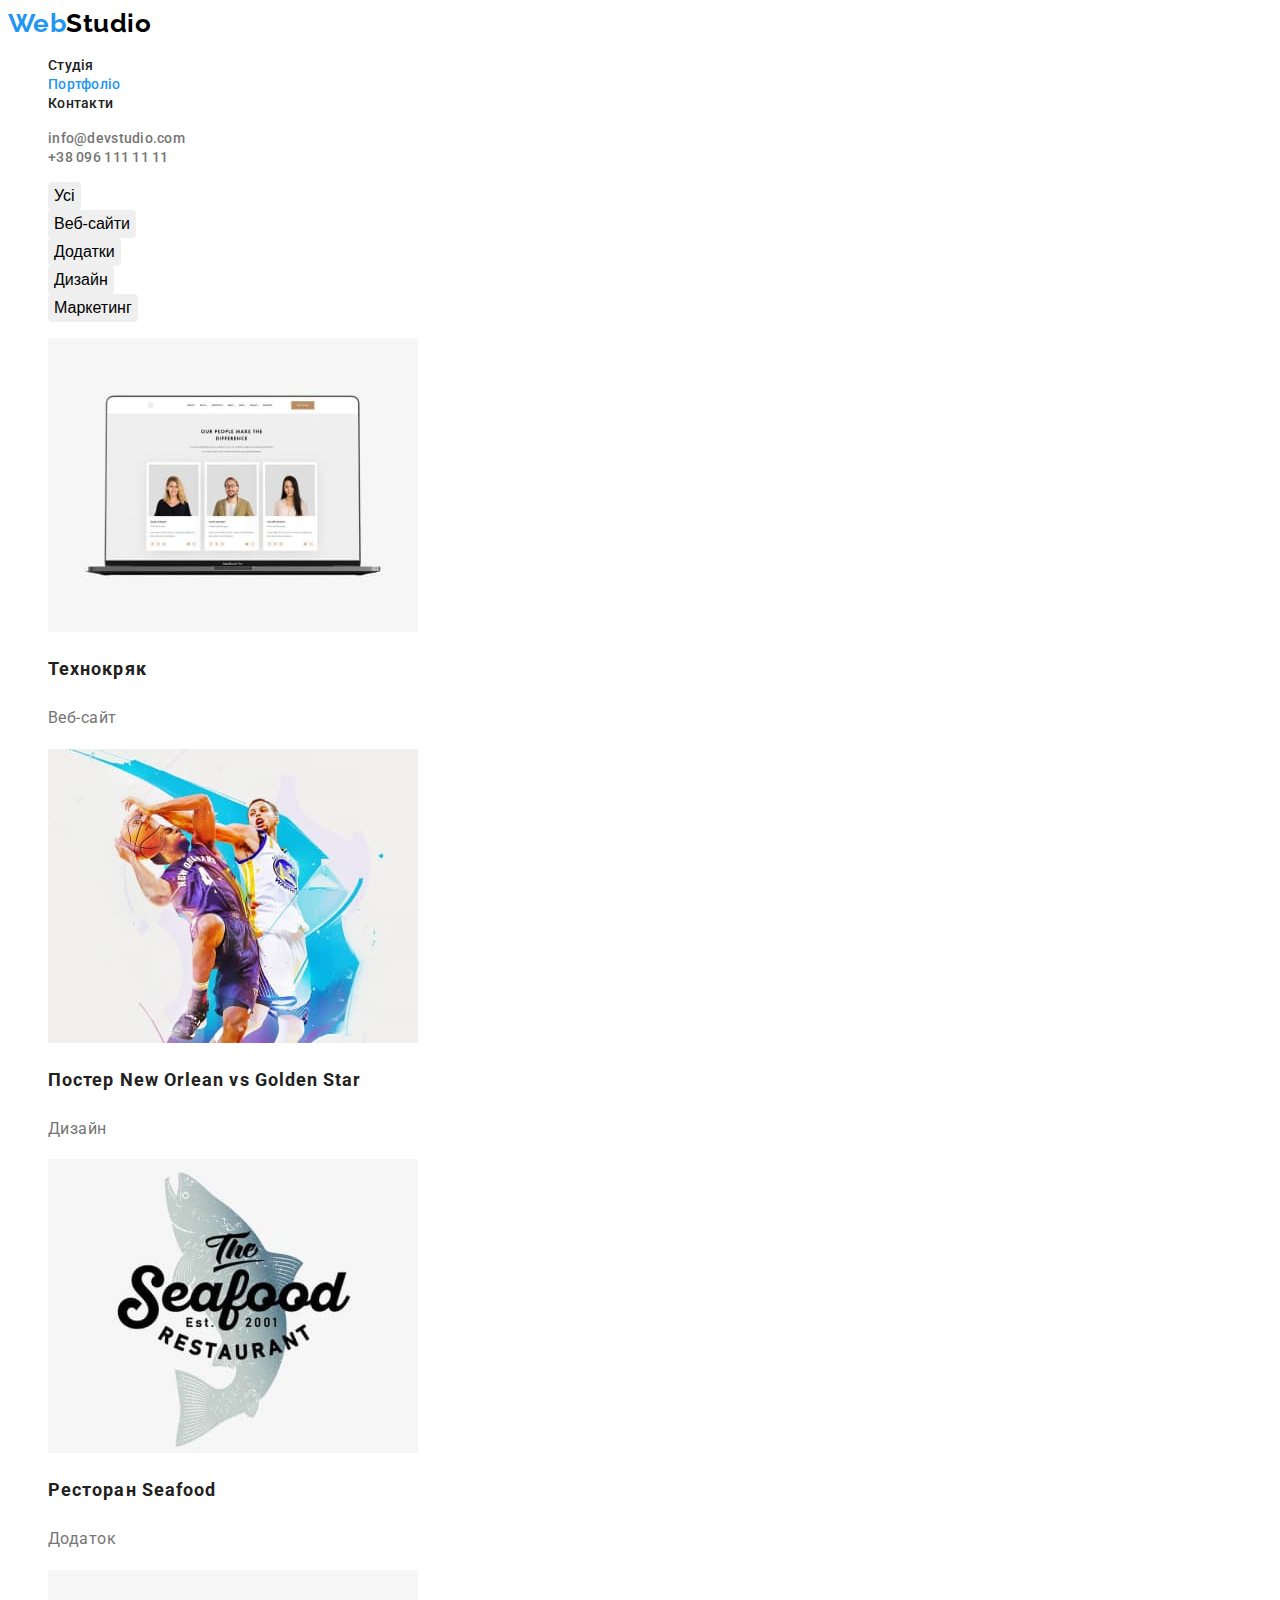
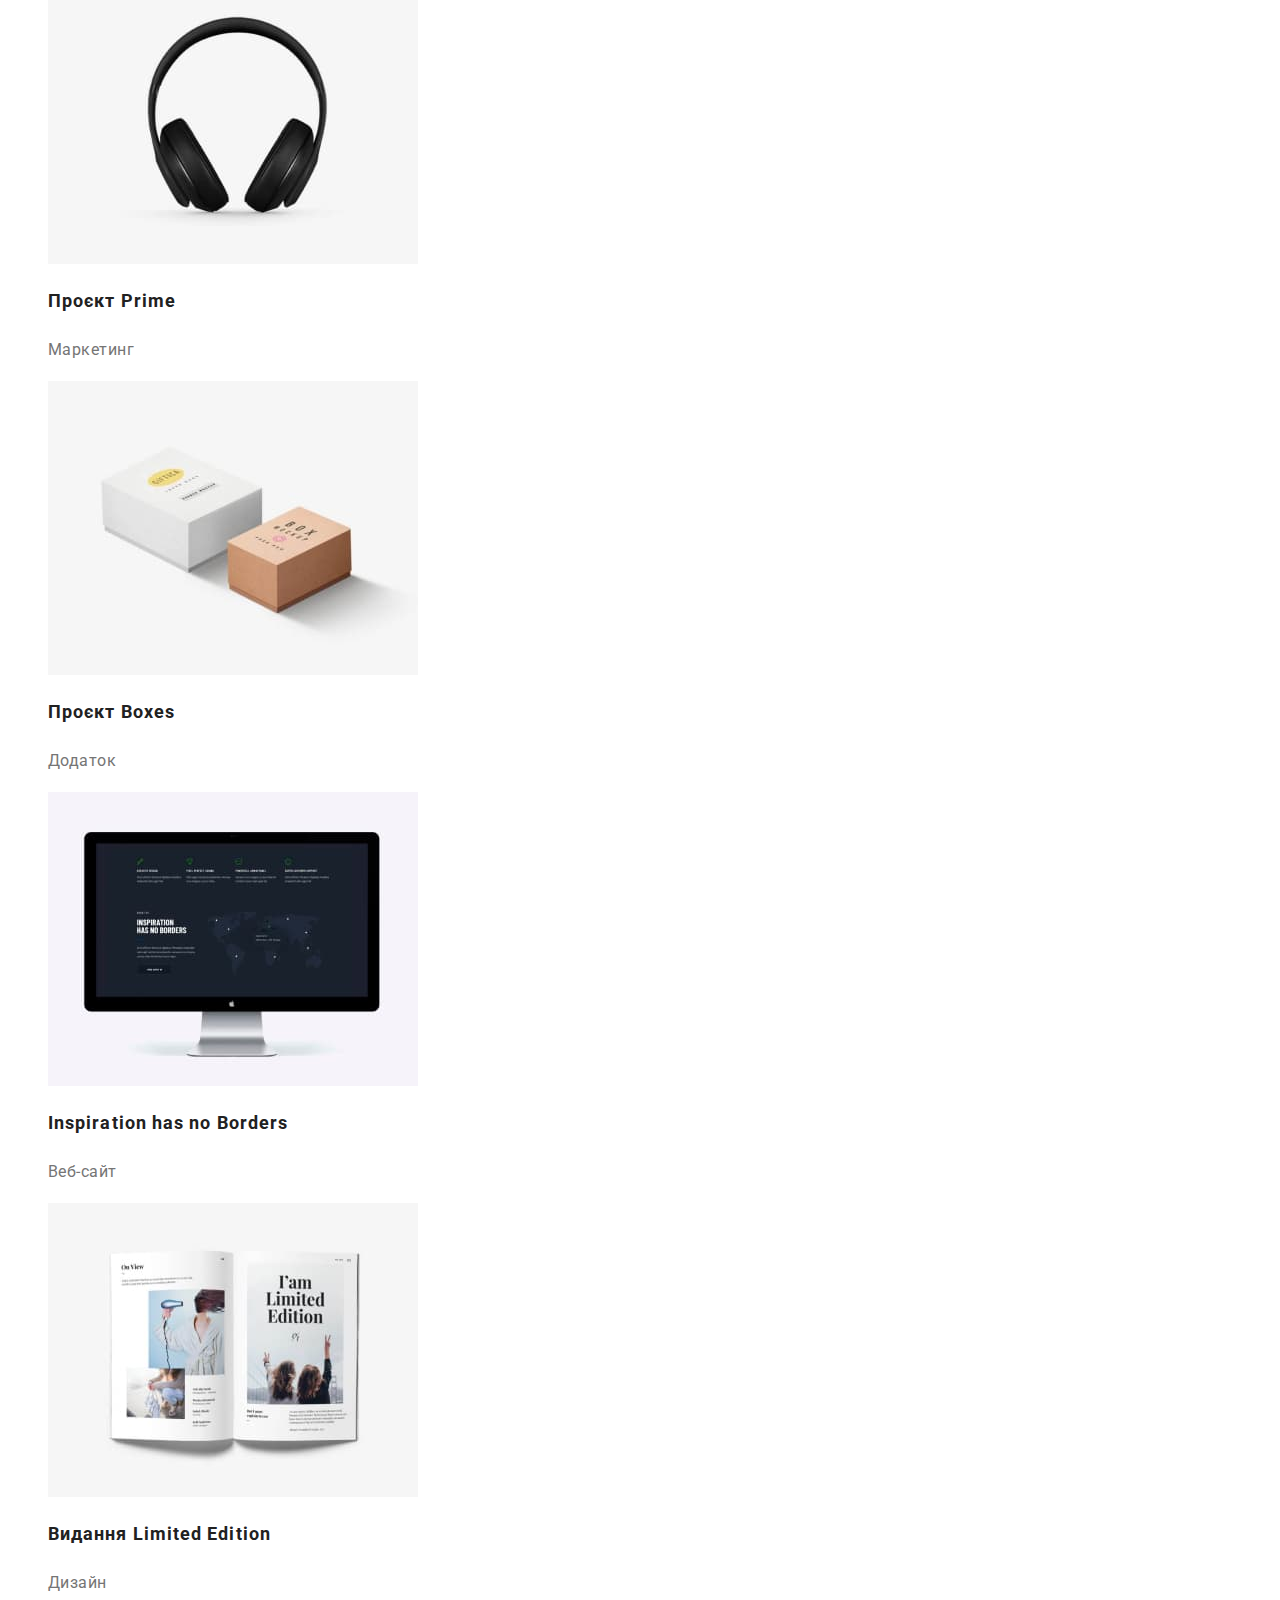
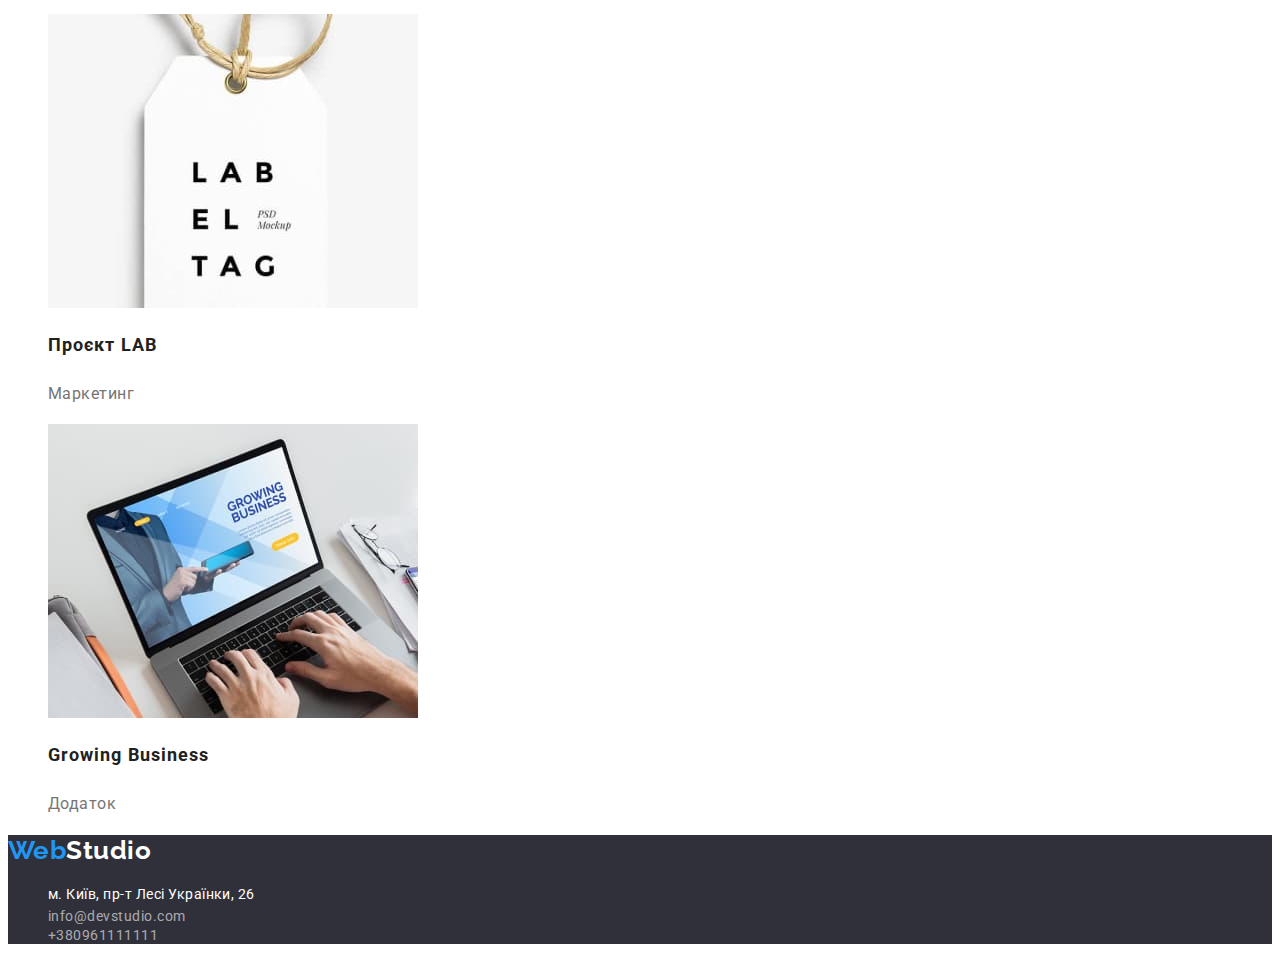
==== portfolio.html @ 94ebaf44 "Update portfolio.html" ====
<!DOCTYPE html>
<html lang="en">
  <head>
    <meta charset="UTF-8" />
    <meta http-equiv="X-UA-Compatible" content="IE=edge" />
    <meta name="viewport" content="width=device-width, initial-scale=1.0" />
    <title>Document</title>
    <link rel="preconnect" href="https://fonts.googleapis.com" />
    <link rel="preconnect" href="https://fonts.gstatic.com" crossorigin />
    <link
      href="https://fonts.googleapis.com/css2?family=Raleway:wght@700&family=Roboto:wght@400;500;700;900&display=swap"
      rel="stylesheet"
    />
    <link rel="stylesheet" href="./css/styles.css" />
  </head>
  <body class="body">
    <!---ШАПКА ПРОФІЛЯ-->
    <header>
      <nav>
        <a class="logo underline" href="/index.html"
          >Web<span class="black-logo">Studio</span>
        </a>

        <ul class="site-nav style">
          <li>
            <a href="./index.html" class="site-nav-link underline">Студія</a>
          </li>
          <li>
            <a href="" class="site-nav-link current underline">Портфоліо</a>
          </li>
          <li><a href="" class="site-nav-link underline">Контакти</a></li>
        </ul>
      </nav>
      <!---ЗАКІНЧЕННЯ ШАПКИ ПРОФІЛЯ-->
      <!---АДРЕСА-->
      <ul class="contacts style">
        <li class="contacts-item">
          <a class="contacts-links underline" href="malto:info@devstudio.com"
            >info@devstudio.com
          </a>
        </li>
        <li>
          <a class="contacts-links underline" href="tel:+380961111111"
            >+38 096 111 11 11</a
          >
        </li>
      </ul>
    </header>
    <!---ЗАКІНЧЕННЯ АДРЕСИ-->
    <!--Секція з кнопками -->
    <main>
      <h1 class="visually-hidden">Послуги</h1>
      <section>
        <ul class="button-list style">
          <li class="button-title">
            <button class="button-text" type="button">Усі</button>
          </li>
          <li class="button-title">
            <button class="button-text" type="button">Веб-сайти</button>
          </li>
          <li class="button-title">
            <button class="button-text" type="button">Додатки</button>
          </li>
          <li class="button-title">
            <button class="button-text" type="button">Дизайн</button>
          </li>
          <li class="button-title">
            <button class="button-text" type="button">Маркетинг</button>
          </li>
        </ul>

        <!--ЗАКІНЧЕННЯ Секції з кнопками -->

        <!--СЕКЦІЯ ПОРТФОЛІО-->
        <ul class="portfolio style">
          <li class="portfolio-card">
            <a class="portfolio-link underline" href="">
              <img
                class="portfolio-img"
                src="./images/portfolio/img1.jpg"
                alt="Зображений веб-сайт"
                width="370"
              />
              <h2 class="portfolio-title">Технокряк</h2>
              <p class="portfolio-text">Веб-сайт</p>
            </a>
          </li>
          <li class="portfolio-card">
            <a class="portfolio-link underline" href="">
              <img
                class="portfolio-img"
                src="./images/portfolio/img2.jpg"
                alt="Постер New Orlean vs Golden Star"
                width="370"
              />
              <h2 class="portfolio-title">Постер New Orlean vs Golden Star</h2>
              <p class="portfolio-text">Дизайн</p>
            </a>
          </li>
          <li class="portfolio-card">
            <a class="portfolio-link underline" href="">
              <img
                class="portfolio-img"
                src="./images/portfolio/img3.jpg"
                alt=""
                width="370"
              />
              <h2 class="portfolio-title">Ресторан Seafood</h2>
              <p class="portfolio-text">Додаток</p>
            </a>
          </li>
          <li class="portfolio-card">
            <a class="portfolio-link underline" href="">
              <img
                class="portfolio-img"
                src="./images/portfolio/img4.jpg"
                alt=""
                width="370"
              />
              <h2 class="portfolio-title">Проєкт Prime</h2>
              <p class="portfolio-text">Маркетинг</p>
            </a>
          </li>
          <li class="portfolio-card">
            <a class="portfolio-link underline" href="">
              <img
                class="portfolio-img"
                src="./images/portfolio/img5.jpg"
                alt=""
                width="370"
              />
              <h2 class="portfolio-title">Проєкт Boxes</h2>
              <p class="portfolio-text">Додаток</p>
            </a>
          </li>
          <li class="portfolio-card">
            <a class="portfolio-link underline" href="">
              <img
                class="portfolio-img"
                src="./images/portfolio/img6.jpg"
                alt=""
                width="370"
              />
              <h2 class="portfolio-title">Inspiration has no Borders</h2>
              <p class="portfolio-text">Веб-сайт</p>
            </a>
          </li>
          <li class="portfolio-card">
            <a class="portfolio-link underline" href="">
              <img
                class="portfolio-img"
                src="./images/portfolio/img7.jpg"
                alt=""
                width="370"
              />
              <h2 class="portfolio-title">Видання Limited Edition</h2>
              <p class="portfolio-text">Дизайн</p>
            </a>
          </li>
          <li class="portfolio-card">
            <a class="portfolio-link underline" href="">
              <img
                class="portfolio-img"
                src="./images/portfolio/img8.jpg"
                alt=""
                width="370"
              />
              <h2 class="portfolio-title">Проєкт LAB</h2>
              <p class="portfolio-text">Маркетинг</p>
            </a>
          </li>
          <li class="portfolio-card">
            <a class="portfolio-link underline" href="">
              <img
                class="portfolio-img"
                src="./images/portfolio/img9.jpg"
                alt=""
                width="370"
              />
              <h2 class="portfolio-title">Growing Business</h2>
              <p class="portfolio-text">Додаток</p>
            </a>
          </li>
        </ul>
      </section>
    </main>
    <!--ЗАКІНЧЕННЯ СЕКЦІЇ ПОРТФОЛІО-->

    <!--footer-->
    <footer class="footer">
      <a class="logo underline" href="/index.html"
        >Web<span class="footer-logo">Studio</span>
      </a>
      <address class="address">
        <ul class="address-list style">
          <li class="address-item">
            <a
              href="https://goo.gl/maps/HCuwmD3rSAXzaj4Q9"
              class="address-link underline"
              target="_blank"
              rel="noreferrer noopener"
              >м. Київ, пр-т Лесі Українки, 26</a
            >
          </li>
          <li>
            <a href="malto:info@devstudio.com" class="address-social underline"
              >info@devstudio.com</a
            >
          </li>
          <li>
            <a href="tel:+380961111111" class="address-social underline"
              >+380961111111</a
            >
          </li>
        </ul>
      </address>
    </footer>
    <!--КІНЕЦЬ footer-->
  </body>
</html>
---- css/styles.css ----
:root {
  --accent-text-color: #2196f3;
  --primary-text-color: #000000;
  --primary-white-color: #ffffff;
  --title-text-color: #212121;
  --primary-gray-color: #757575;
  --background-color: #2f303a;
  --main-font: "Roboto", sans-serif;
}

.body {
  font-family: var(--main-font);
  color: var(--title-text-color);
  letter-spacing: 0.03em;
}

.underline {
  text-decoration: none;
}
.style {
  list-style: none;
}

.visually-hidden {
  position: absolute;
  width: 1px;
  height: 1px;
  margin: -1px;
  border: 0;
  padding: 0;

  white-space: nowrap;
  clip-path: inset(100%);
  clip: rect(0 0 0 0);
  overflow: hidden;
}

/*---------ШАПКА ПРОФІЛЯ--------*/
.logo {
  font-family: "Raleway";
  font-weight: 700;
  font-size: 26px;
  line-height: 1.2;
  color: var(--accent-text-color);
}

.black-logo {
  color: var(--primary-text-color);
}

.contacts-item {
}

.site-nav-link {
  font-weight: 500;
  font-size: 14px;
  line-height: 1.14;
  letter-spacing: 0.02em;
  color: var(--title-text-color);
}

.site-nav-link:hover,
.site-nav-link:focus {
  color: var(--accent-text-color);
}

.current {
  color: var(--accent-text-color);
}
.color:visited {
  color: var(--accent-text-color);
}

.contacts-links {
  font-weight: 500;
  font-size: 14px;
  line-height: 1.14;
  letter-spacing: 0.02em;
  cursor: pointer;
  color: var(--primary-gray-color);
}

.contacts-links:hover,
.contacts-links:focus {
  color: var(--accent-text-color);
}

/*------КНОПКА Замовити послугу------*/

.hero {
  background: var(--background-color);
}

.hero-title {
  font-weight: 900;
  font-size: 44px;
  line-height: 1.36;
  text-align: center;
  letter-spacing: 0.06em;
  text-transform: uppercase;
  color: var(--primary-white-color);
}

.hero-button {
  font-weight: 700;
  font-size: 16px;
  line-height: 1.87;
  display: flex;
  align-items: center;
  text-align: center;
  cursor: pointer;
  letter-spacing: 0.06em;
  color: var(--primary-white-color);
  background: #2196f3;
  box-shadow: 0px 4px 4px rgba(0, 0, 0, 0.15);
  border-radius: 4px;
  border-style: none;
}

/*-----------ОСОБЛИВОСТІ----------*/
.features {
}

.features-title {
  font-weight: 700;
  font-size: 14px;
  line-height: 1.14;
  text-transform: uppercase;
}

.features-text {
  font-weight: 400;
  font-size: 14px;
  line-height: 24px;
  color: var(--primary-gray-color);
}
/*--------КОМАНДА ПРАЦІВНИКІВ-----*/
.heading {
  font-weight: 700;
  font-size: 36px;
  line-height: 1.16;
  text-align: center;
}

.staff {
  background: #f5f4fa;
}

.staff-list {
}

.staff-item {
}

.staff-title {
  font-weight: 500;
  font-size: 16px;
  line-height: 1.2;
  text-align: center;
}

.staff-text {
  font-size: 16px;
  line-height: 1.2;
  text-align: center;
  color: var(--primary-gray-color);
}
/*----------- ФУТЕР--------*/
.footer {
  background: var(--background-color);
}

.footer-logo {
  color: var(--primary-white-color);
}

/*--------- АДРЕС------------*/
.address {
  font-style: normal;
}

.address-list {
}

.address-item {
}

.address-link {
  font-size: 14px;
  line-height: 1.71;
  color: var(--primary-white-color);
}

.address-link:hover,
.address-link:focus {
  color: var(--accent-text-color);
}

.address-social {
  font-size: 14px;
  line-height: 1, 71;
  color: rgba(255, 255, 255, 0.6);
}

.address-social:hover,
.address-social:focus {
  color: var(--accent-text-color);
}

/*-------Секція з кнопками------*/
.button-text {
  font-weight: 500;
  font-size: 16px;
  line-height: 1.62;
  text-align: center;
  cursor: pointer;
  border-style: none;
  border-radius: 4px;
}

.button-text:hover,
.button-text:focus {
  background-color: var(--accent-text-color);
  color: var(--primary-white-color);
}

/*--------СЕКЦІЯ ПОРТФОЛІО--------*/

.portfolio {
}

.portfolio-card {
}

.portfolio-img {
}

/*---------СЕКЦІЯ ПОРТФОЛІО--------*/
.portfolio-title {
  font-weight: 700;
  font-size: 18px;
  line-height: 2;
  letter-spacing: 0.06em;
  color: var(--title-text-color);
}

.portfolio-text {
  font-size: 16px;
  line-height: 1.87;
  color: var(--primary-gray-color);
}
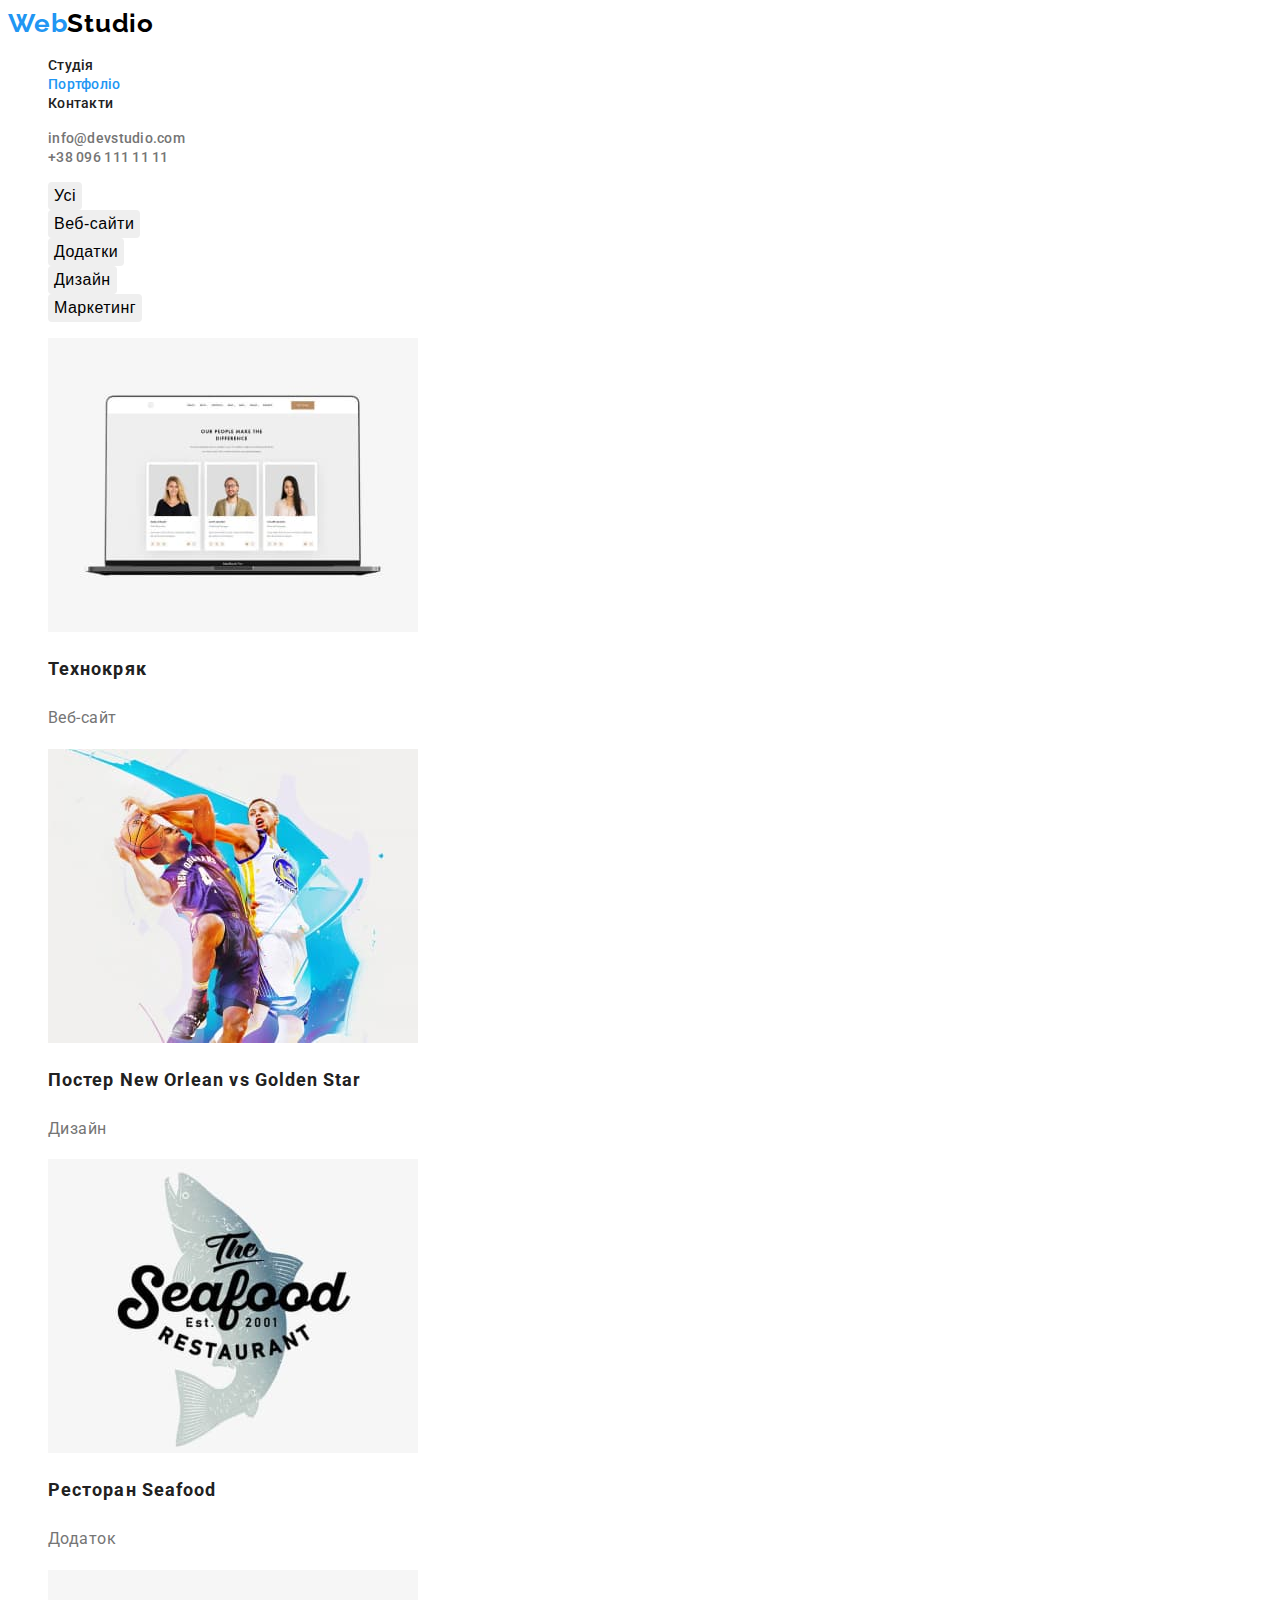
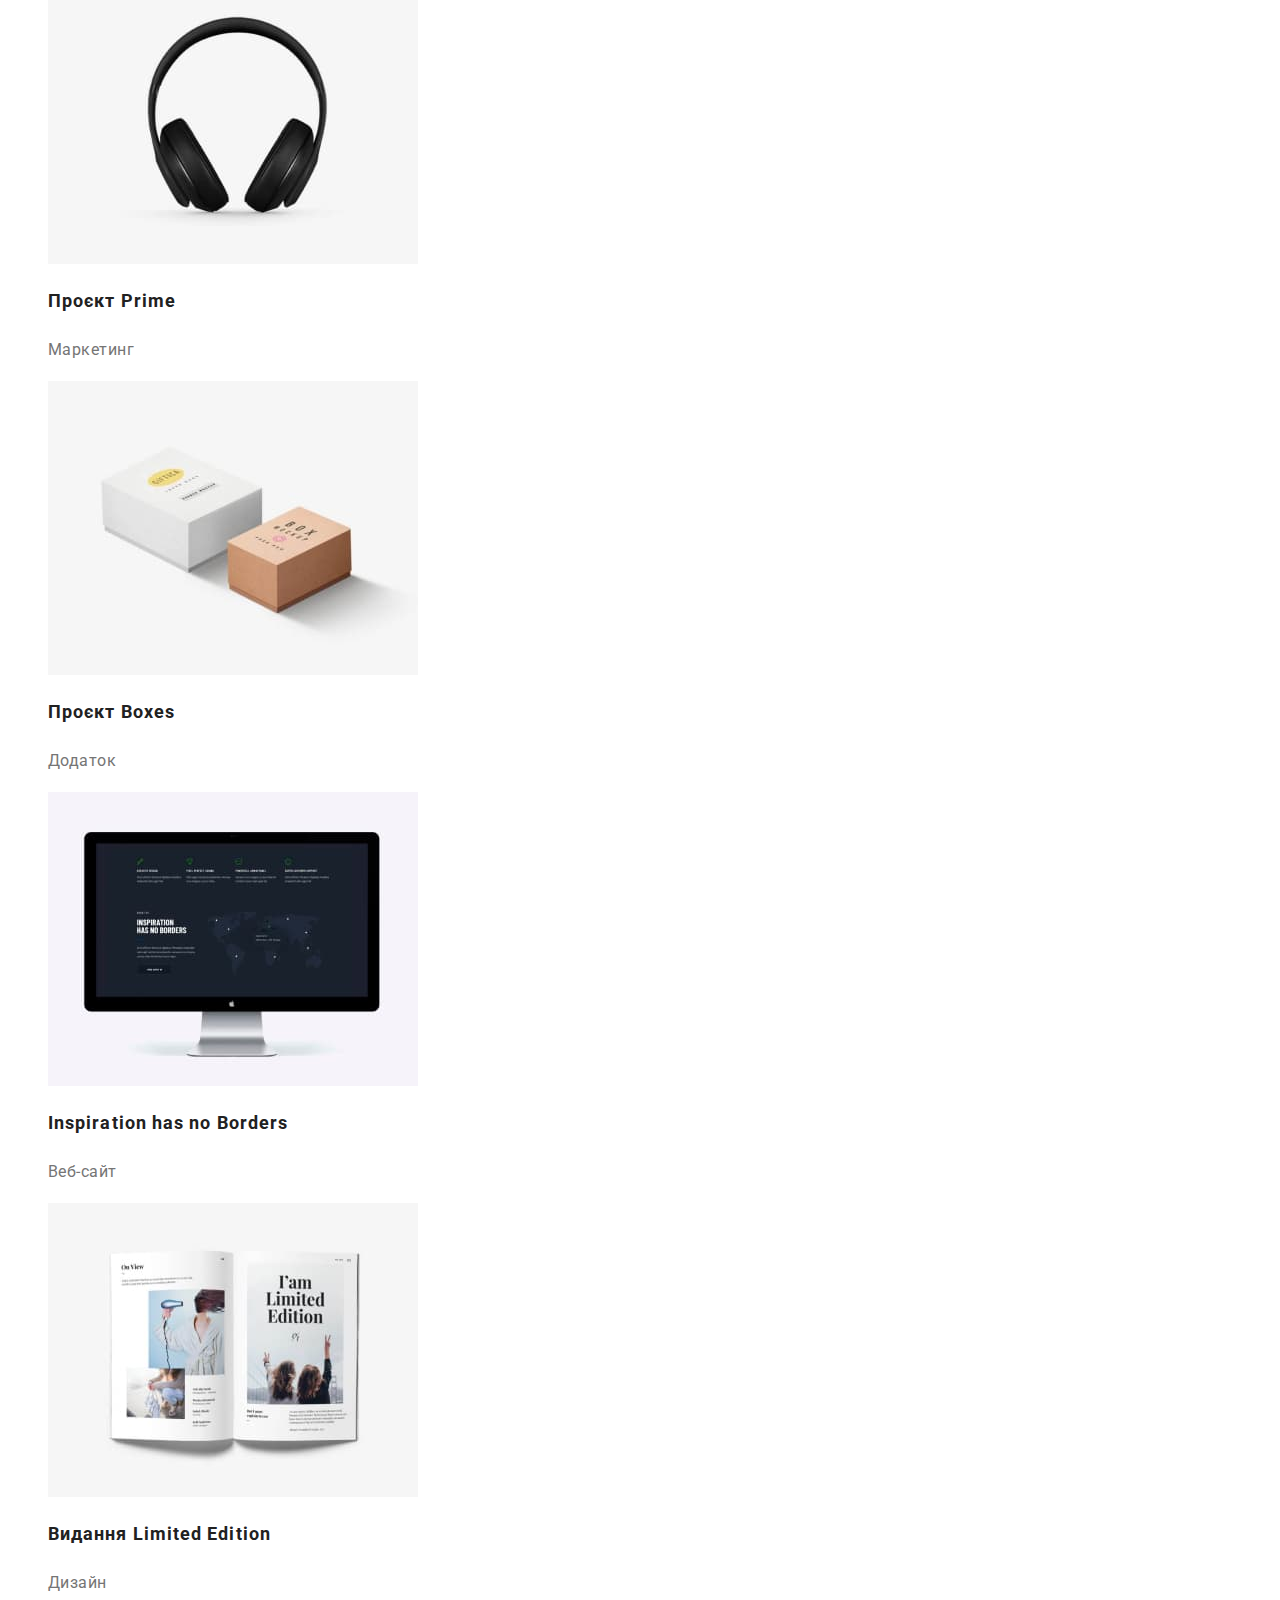
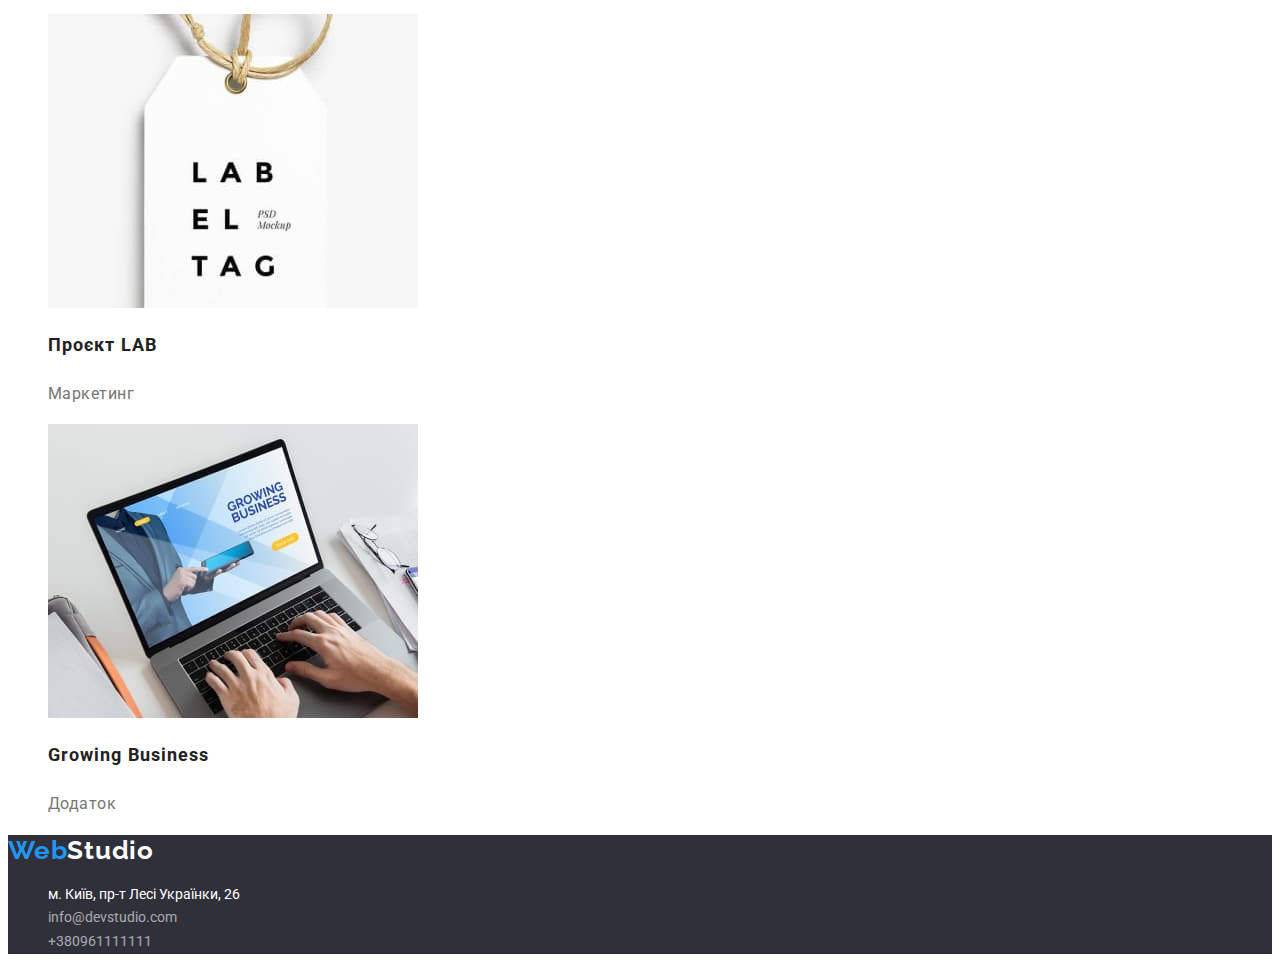
==== commit e21cfe15: "Виправлення стилів" ====
--- a/portfolio.html
+++ b/portfolio.html
@@ -49,8 +49,8 @@
     <!---ЗАКІНЧЕННЯ АДРЕСИ-->
     <!--Секція з кнопками -->
     <main>
-      <h1 class="visually-hidden">Послуги</h1>
       <section>
+        <h1 class="visually-hidden">Портфоліо</h1>
         <ul class="button-list style">
           <li class="button-title">
             <button class="button-text" type="button">Усі</button>
--- a/css/styles.css
+++ b/css/styles.css
@@ -11,7 +11,6 @@
 .body {
   font-family: var(--main-font);
   color: var(--title-text-color);
-  letter-spacing: 0.03em;
 }
 
 .underline {
@@ -36,11 +35,16 @@
 }
 
 /*---------ШАПКА ПРОФІЛЯ--------*/
+.header {
+  display: inline;
+}
+
 .logo {
   font-family: "Raleway";
   font-weight: 700;
   font-size: 26px;
   line-height: 1.2;
+  letter-spacing: 0.03em;
   color: var(--accent-text-color);
 }
 
@@ -125,13 +129,14 @@
   font-weight: 700;
   font-size: 14px;
   line-height: 1.14;
+  letter-spacing: 0.03em;
   text-transform: uppercase;
 }
 
 .features-text {
   font-weight: 400;
   font-size: 14px;
-  line-height: 24px;
+  line-height: 1.71;
   color: var(--primary-gray-color);
 }
 /*--------КОМАНДА ПРАЦІВНИКІВ-----*/
@@ -139,6 +144,7 @@
   font-weight: 700;
   font-size: 36px;
   line-height: 1.16;
+  letter-spacing: 0.03em;
   text-align: center;
 }
 
@@ -156,12 +162,14 @@
   font-weight: 500;
   font-size: 16px;
   line-height: 1.2;
+  letter-spacing: 0.03em;
   text-align: center;
 }
 
 .staff-text {
   font-size: 16px;
   line-height: 1.2;
+  letter-spacing: 0.03em;
   text-align: center;
   color: var(--primary-gray-color);
 }
@@ -198,7 +206,7 @@
 
 .address-social {
   font-size: 14px;
-  line-height: 1, 71;
+  line-height: 1.71;
   color: rgba(255, 255, 255, 0.6);
 }
 
@@ -212,6 +220,7 @@
   font-weight: 500;
   font-size: 16px;
   line-height: 1.62;
+  letter-spacing: 0.03em;
   text-align: center;
   cursor: pointer;
   border-style: none;
@@ -247,5 +256,6 @@
 .portfolio-text {
   font-size: 16px;
   line-height: 1.87;
-  color: var(--primary-gray-color);
-}
+  letter-spacing: 0.03em;
+  color: var(--primary-gray-color);
+}
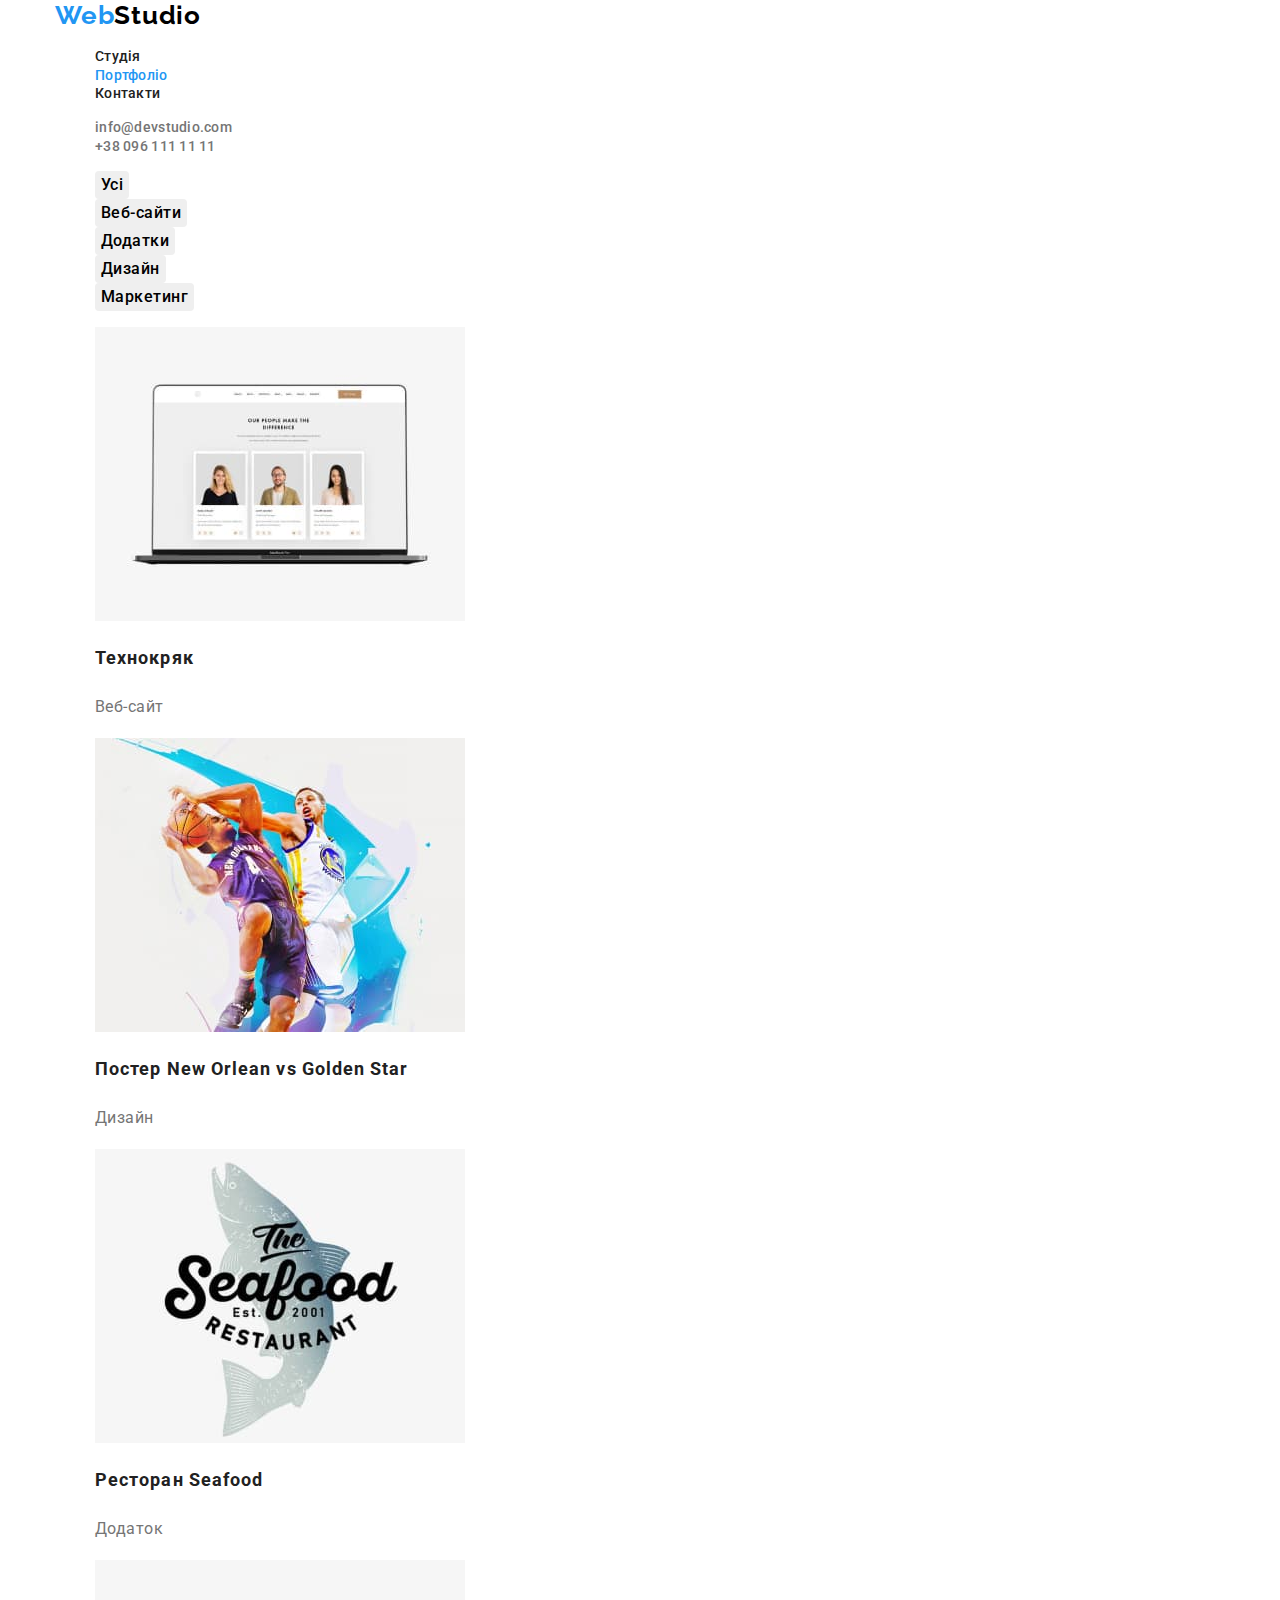
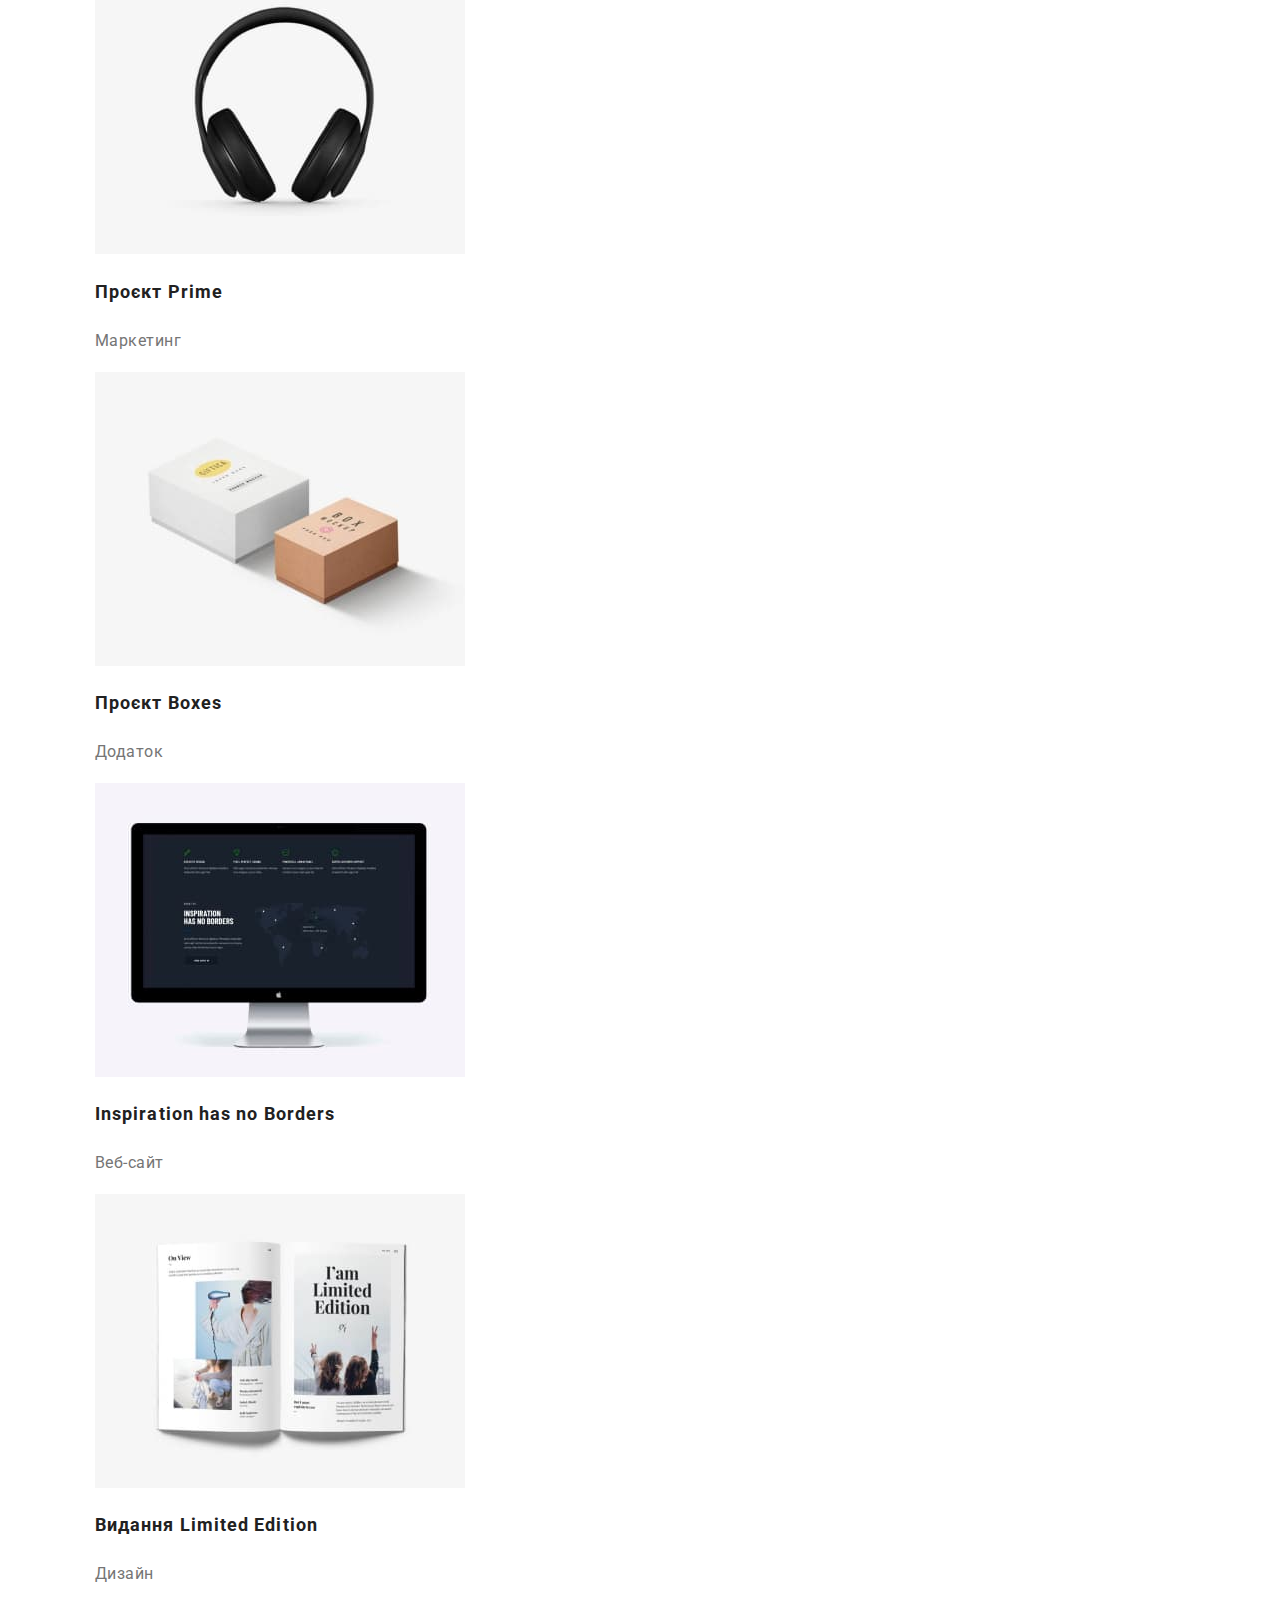
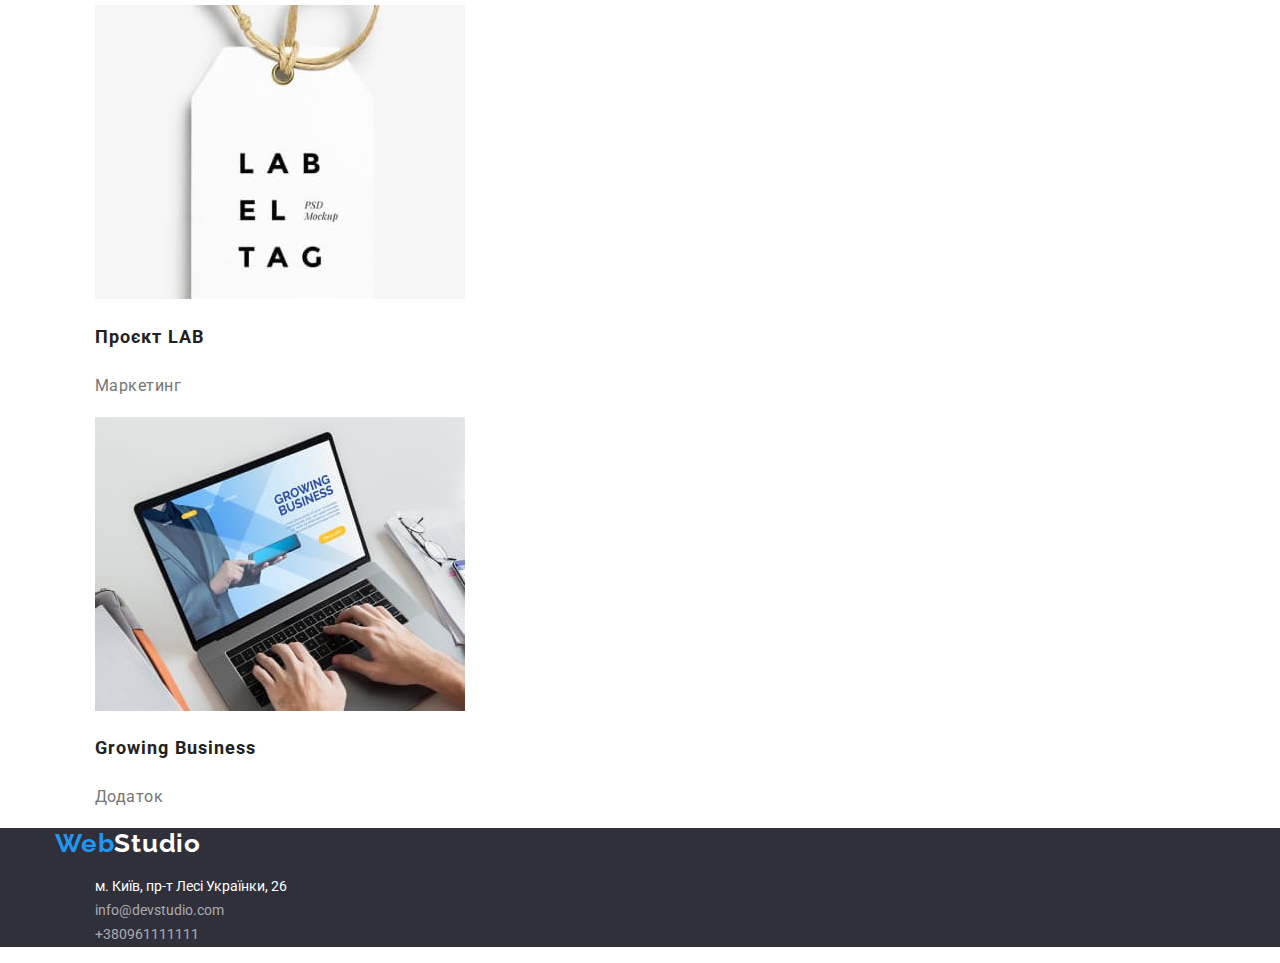
==== commit 08fd6a9f: "Добавлення стилів" ====
--- a/portfolio.html
+++ b/portfolio.html
@@ -11,209 +11,227 @@
       href="https://fonts.googleapis.com/css2?family=Raleway:wght@700&family=Roboto:wght@400;500;700;900&display=swap"
       rel="stylesheet"
     />
+    <link
+      rel="stylesheet"
+      href="https://cdnjs.cloudflare.com/ajax/libs/modern-normalize/1.1.0/modern-normalize.min.css"
+    />
     <link rel="stylesheet" href="./css/styles.css" />
   </head>
   <body class="body">
     <!---ШАПКА ПРОФІЛЯ-->
     <header>
       <nav>
-        <a class="logo underline" href="/index.html"
-          >Web<span class="black-logo">Studio</span>
-        </a>
-
-        <ul class="site-nav style">
-          <li>
-            <a href="./index.html" class="site-nav-link underline">Студія</a>
-          </li>
-          <li>
-            <a href="" class="site-nav-link current underline">Портфоліо</a>
-          </li>
-          <li><a href="" class="site-nav-link underline">Контакти</a></li>
-        </ul>
+        <div class="container">
+          <a class="logo underline" href="/index.html"
+            >Web<span class="black-logo">Studio</span>
+          </a>
+
+          <ul class="site-nav style">
+            <li>
+              <a href="./index.html" class="site-nav-link underline">Студія</a>
+            </li>
+            <li>
+              <a href="" class="site-nav-link current underline">Портфоліо</a>
+            </li>
+            <li><a href="" class="site-nav-link underline">Контакти</a></li>
+          </ul>
+        </div>
       </nav>
       <!---ЗАКІНЧЕННЯ ШАПКИ ПРОФІЛЯ-->
       <!---АДРЕСА-->
-      <ul class="contacts style">
-        <li class="contacts-item">
-          <a class="contacts-links underline" href="malto:info@devstudio.com"
-            >info@devstudio.com
-          </a>
-        </li>
-        <li>
-          <a class="contacts-links underline" href="tel:+380961111111"
-            >+38 096 111 11 11</a
-          >
-        </li>
-      </ul>
+      <div class="container">
+        <ul class="contacts style">
+          <li class="contacts-item">
+            <a class="contacts-links underline" href="malto:info@devstudio.com"
+              >info@devstudio.com
+            </a>
+          </li>
+          <li>
+            <a class="contacts-links underline" href="tel:+380961111111"
+              >+38 096 111 11 11</a
+            >
+          </li>
+        </ul>
+      </div>
     </header>
     <!---ЗАКІНЧЕННЯ АДРЕСИ-->
     <!--Секція з кнопками -->
     <main>
       <section>
-        <h1 class="visually-hidden">Портфоліо</h1>
-        <ul class="button-list style">
-          <li class="button-title">
-            <button class="button-text" type="button">Усі</button>
-          </li>
-          <li class="button-title">
-            <button class="button-text" type="button">Веб-сайти</button>
-          </li>
-          <li class="button-title">
-            <button class="button-text" type="button">Додатки</button>
-          </li>
-          <li class="button-title">
-            <button class="button-text" type="button">Дизайн</button>
-          </li>
-          <li class="button-title">
-            <button class="button-text" type="button">Маркетинг</button>
-          </li>
-        </ul>
+        <div class="container">
+          <h1 class="visually-hidden">Портфоліо</h1>
+          <ul class="button-list style">
+            <li class="button-title">
+              <button class="button-text" type="button">Усі</button>
+            </li>
+            <li class="button-title">
+              <button class="button-text" type="button">Веб-сайти</button>
+            </li>
+            <li class="button-title">
+              <button class="button-text" type="button">Додатки</button>
+            </li>
+            <li class="button-title">
+              <button class="button-text" type="button">Дизайн</button>
+            </li>
+            <li class="button-title">
+              <button class="button-text" type="button">Маркетинг</button>
+            </li>
+          </ul>
+        </div>
 
         <!--ЗАКІНЧЕННЯ Секції з кнопками -->
 
         <!--СЕКЦІЯ ПОРТФОЛІО-->
-        <ul class="portfolio style">
-          <li class="portfolio-card">
-            <a class="portfolio-link underline" href="">
-              <img
-                class="portfolio-img"
-                src="./images/portfolio/img1.jpg"
-                alt="Зображений веб-сайт"
-                width="370"
-              />
-              <h2 class="portfolio-title">Технокряк</h2>
-              <p class="portfolio-text">Веб-сайт</p>
-            </a>
-          </li>
-          <li class="portfolio-card">
-            <a class="portfolio-link underline" href="">
-              <img
-                class="portfolio-img"
-                src="./images/portfolio/img2.jpg"
-                alt="Постер New Orlean vs Golden Star"
-                width="370"
-              />
-              <h2 class="portfolio-title">Постер New Orlean vs Golden Star</h2>
-              <p class="portfolio-text">Дизайн</p>
-            </a>
-          </li>
-          <li class="portfolio-card">
-            <a class="portfolio-link underline" href="">
-              <img
-                class="portfolio-img"
-                src="./images/portfolio/img3.jpg"
-                alt=""
-                width="370"
-              />
-              <h2 class="portfolio-title">Ресторан Seafood</h2>
-              <p class="portfolio-text">Додаток</p>
-            </a>
-          </li>
-          <li class="portfolio-card">
-            <a class="portfolio-link underline" href="">
-              <img
-                class="portfolio-img"
-                src="./images/portfolio/img4.jpg"
-                alt=""
-                width="370"
-              />
-              <h2 class="portfolio-title">Проєкт Prime</h2>
-              <p class="portfolio-text">Маркетинг</p>
-            </a>
-          </li>
-          <li class="portfolio-card">
-            <a class="portfolio-link underline" href="">
-              <img
-                class="portfolio-img"
-                src="./images/portfolio/img5.jpg"
-                alt=""
-                width="370"
-              />
-              <h2 class="portfolio-title">Проєкт Boxes</h2>
-              <p class="portfolio-text">Додаток</p>
-            </a>
-          </li>
-          <li class="portfolio-card">
-            <a class="portfolio-link underline" href="">
-              <img
-                class="portfolio-img"
-                src="./images/portfolio/img6.jpg"
-                alt=""
-                width="370"
-              />
-              <h2 class="portfolio-title">Inspiration has no Borders</h2>
-              <p class="portfolio-text">Веб-сайт</p>
-            </a>
-          </li>
-          <li class="portfolio-card">
-            <a class="portfolio-link underline" href="">
-              <img
-                class="portfolio-img"
-                src="./images/portfolio/img7.jpg"
-                alt=""
-                width="370"
-              />
-              <h2 class="portfolio-title">Видання Limited Edition</h2>
-              <p class="portfolio-text">Дизайн</p>
-            </a>
-          </li>
-          <li class="portfolio-card">
-            <a class="portfolio-link underline" href="">
-              <img
-                class="portfolio-img"
-                src="./images/portfolio/img8.jpg"
-                alt=""
-                width="370"
-              />
-              <h2 class="portfolio-title">Проєкт LAB</h2>
-              <p class="portfolio-text">Маркетинг</p>
-            </a>
-          </li>
-          <li class="portfolio-card">
-            <a class="portfolio-link underline" href="">
-              <img
-                class="portfolio-img"
-                src="./images/portfolio/img9.jpg"
-                alt=""
-                width="370"
-              />
-              <h2 class="portfolio-title">Growing Business</h2>
-              <p class="portfolio-text">Додаток</p>
-            </a>
-          </li>
-        </ul>
+        <div class="container">
+          <ul class="portfolio style">
+            <li class="portfolio-card">
+              <a class="portfolio-link underline" href="">
+                <img
+                  class="portfolio-img"
+                  src="./images/portfolio/img1.jpg"
+                  alt="Зображений веб-сайт"
+                  width="370"
+                />
+                <h2 class="portfolio-title">Технокряк</h2>
+                <p class="portfolio-text">Веб-сайт</p>
+              </a>
+            </li>
+            <li class="portfolio-card">
+              <a class="portfolio-link underline" href="">
+                <img
+                  class="portfolio-img"
+                  src="./images/portfolio/img2.jpg"
+                  alt="Постер New Orlean vs Golden Star"
+                  width="370"
+                />
+                <h2 class="portfolio-title">
+                  Постер New Orlean vs Golden Star
+                </h2>
+                <p class="portfolio-text">Дизайн</p>
+              </a>
+            </li>
+            <li class="portfolio-card">
+              <a class="portfolio-link underline" href="">
+                <img
+                  class="portfolio-img"
+                  src="./images/portfolio/img3.jpg"
+                  alt=""
+                  width="370"
+                />
+                <h2 class="portfolio-title">Ресторан Seafood</h2>
+                <p class="portfolio-text">Додаток</p>
+              </a>
+            </li>
+            <li class="portfolio-card">
+              <a class="portfolio-link underline" href="">
+                <img
+                  class="portfolio-img"
+                  src="./images/portfolio/img4.jpg"
+                  alt=""
+                  width="370"
+                />
+                <h2 class="portfolio-title">Проєкт Prime</h2>
+                <p class="portfolio-text">Маркетинг</p>
+              </a>
+            </li>
+            <li class="portfolio-card">
+              <a class="portfolio-link underline" href="">
+                <img
+                  class="portfolio-img"
+                  src="./images/portfolio/img5.jpg"
+                  alt=""
+                  width="370"
+                />
+                <h2 class="portfolio-title">Проєкт Boxes</h2>
+                <p class="portfolio-text">Додаток</p>
+              </a>
+            </li>
+            <li class="portfolio-card">
+              <a class="portfolio-link underline" href="">
+                <img
+                  class="portfolio-img"
+                  src="./images/portfolio/img6.jpg"
+                  alt=""
+                  width="370"
+                />
+                <h2 class="portfolio-title">Inspiration has no Borders</h2>
+                <p class="portfolio-text">Веб-сайт</p>
+              </a>
+            </li>
+            <li class="portfolio-card">
+              <a class="portfolio-link underline" href="">
+                <img
+                  class="portfolio-img"
+                  src="./images/portfolio/img7.jpg"
+                  alt=""
+                  width="370"
+                />
+                <h2 class="portfolio-title">Видання Limited Edition</h2>
+                <p class="portfolio-text">Дизайн</p>
+              </a>
+            </li>
+            <li class="portfolio-card">
+              <a class="portfolio-link underline" href="">
+                <img
+                  class="portfolio-img"
+                  src="./images/portfolio/img8.jpg"
+                  alt=""
+                  width="370"
+                />
+                <h2 class="portfolio-title">Проєкт LAB</h2>
+                <p class="portfolio-text">Маркетинг</p>
+              </a>
+            </li>
+            <li class="portfolio-card">
+              <a class="portfolio-link underline" href="">
+                <img
+                  class="portfolio-img"
+                  src="./images/portfolio/img9.jpg"
+                  alt=""
+                  width="370"
+                />
+                <h2 class="portfolio-title">Growing Business</h2>
+                <p class="portfolio-text">Додаток</p>
+              </a>
+            </li>
+          </ul>
+        </div>
       </section>
     </main>
     <!--ЗАКІНЧЕННЯ СЕКЦІЇ ПОРТФОЛІО-->
 
     <!--footer-->
     <footer class="footer">
-      <a class="logo underline" href="/index.html"
-        >Web<span class="footer-logo">Studio</span>
-      </a>
-      <address class="address">
-        <ul class="address-list style">
-          <li class="address-item">
-            <a
-              href="https://goo.gl/maps/HCuwmD3rSAXzaj4Q9"
-              class="address-link underline"
-              target="_blank"
-              rel="noreferrer noopener"
-              >м. Київ, пр-т Лесі Українки, 26</a
-            >
-          </li>
-          <li>
-            <a href="malto:info@devstudio.com" class="address-social underline"
-              >info@devstudio.com</a
-            >
-          </li>
-          <li>
-            <a href="tel:+380961111111" class="address-social underline"
-              >+380961111111</a
-            >
-          </li>
-        </ul>
-      </address>
+      <div class="container">
+        <a class="logo underline" href="/index.html"
+          >Web<span class="footer-logo">Studio</span>
+        </a>
+        <address class="address">
+          <ul class="address-list style">
+            <li class="address-item">
+              <a
+                href="https://goo.gl/maps/HCuwmD3rSAXzaj4Q9"
+                class="address-link underline"
+                target="_blank"
+                rel="noreferrer noopener"
+                >м. Київ, пр-т Лесі Українки, 26</a
+              >
+            </li>
+            <li>
+              <a
+                href="malto:info@devstudio.com"
+                class="address-social underline"
+                >info@devstudio.com</a
+              >
+            </li>
+            <li>
+              <a href="tel:+380961111111" class="address-social underline"
+                >+380961111111</a
+              >
+            </li>
+          </ul>
+        </address>
+      </div>
     </footer>
     <!--КІНЕЦЬ footer-->
   </body>
--- a/css/styles.css
+++ b/css/styles.css
@@ -8,9 +8,27 @@
   --main-font: "Roboto", sans-serif;
 }
 
+html {
+  box-sizing: border-box;
+}
+
+*,
+*::before,
+*::after {
+  box-sizing: inherit;
+}
+
 .body {
   font-family: var(--main-font);
   color: var(--title-text-color);
+}
+
+.container {
+  width: 1200px;
+  padding-left: 15px;
+  padding-right: 15px;
+  margin-left: auto;
+  margin-right: auto;
 }
 
 .underline {
@@ -39,6 +57,10 @@
   display: inline;
 }
 
+.navigation {
+  display: flex;
+}
+
 .logo {
   font-family: "Raleway";
   font-weight: 700;
@@ -106,6 +128,7 @@
 }
 
 .hero-button {
+  padding: 10px 32px;
   font-weight: 700;
   font-size: 16px;
   line-height: 1.87;
@@ -123,6 +146,7 @@
 
 /*-----------ОСОБЛИВОСТІ----------*/
 .features {
+  display: flex;
 }
 
 .features-title {
@@ -139,6 +163,14 @@
   line-height: 1.71;
   color: var(--primary-gray-color);
 }
+
+/*------ЧИМ МИ ЗАЙМАЄМОСЬ--------*/
+.about {
+}
+
+.about-list {
+  display: flex;
+}
 /*--------КОМАНДА ПРАЦІВНИКІВ-----*/
 .heading {
   font-weight: 700;
@@ -153,6 +185,7 @@
 }
 
 .staff-list {
+  display: flex;
 }
 
 .staff-item {
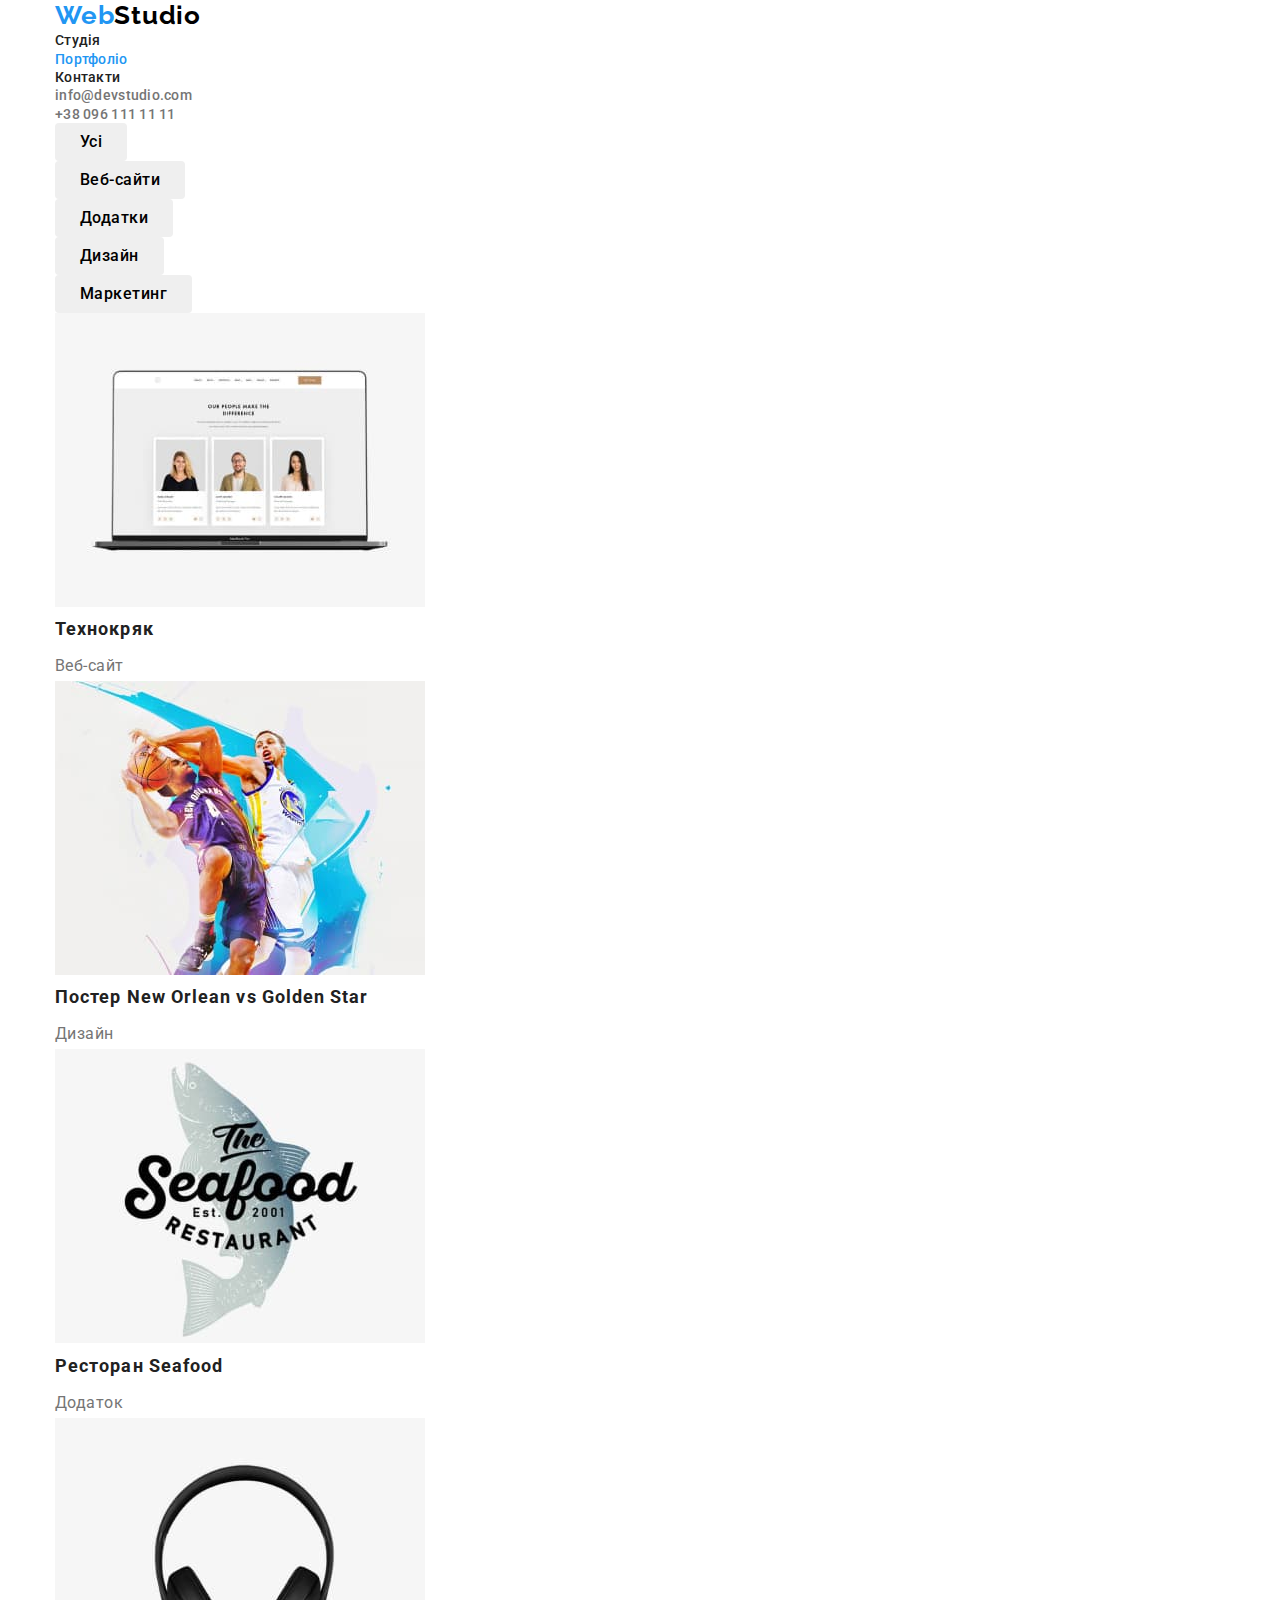
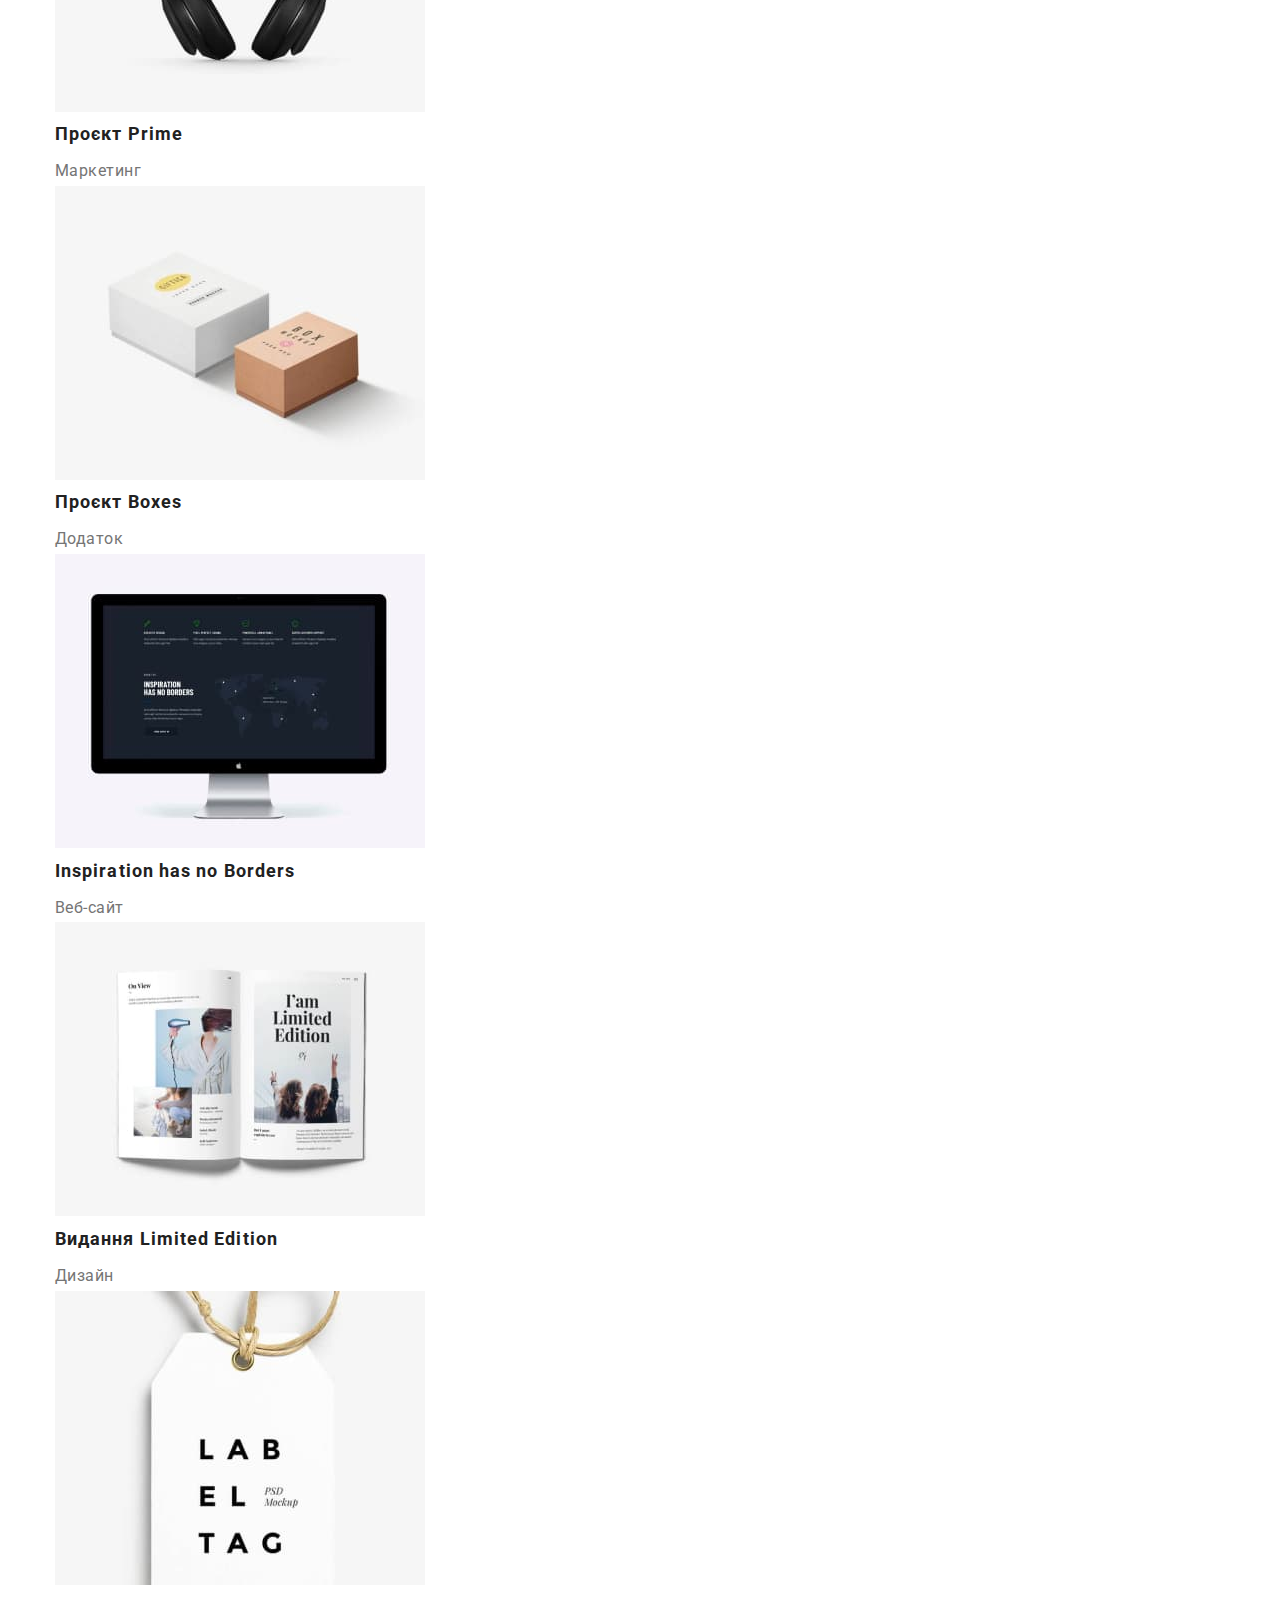
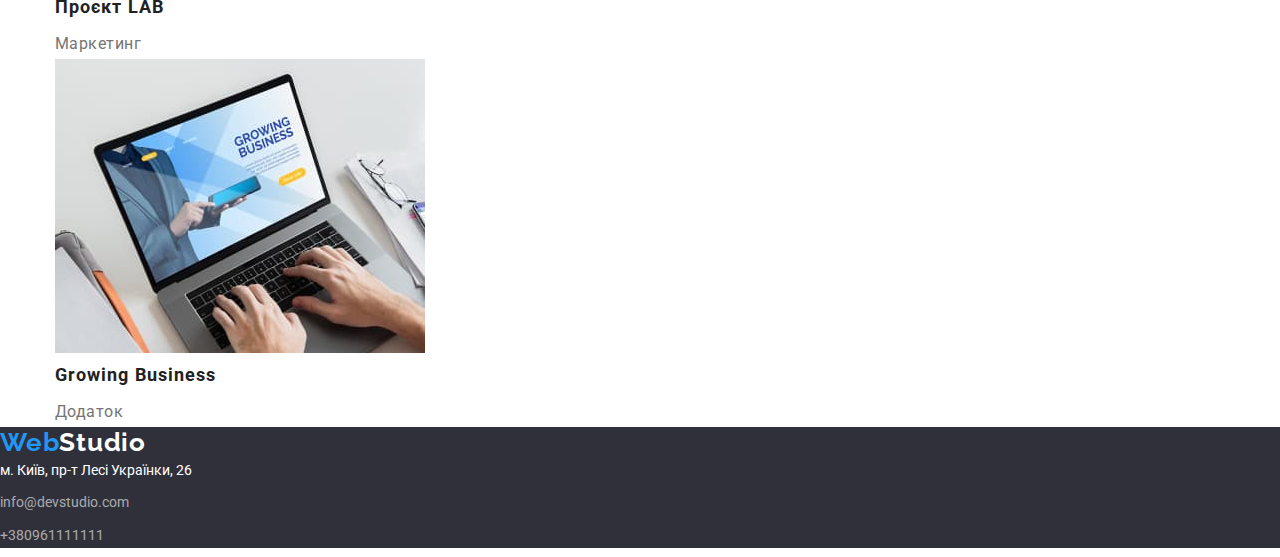
==== commit fcfc0fbc: "Добавлення стилів" ====
--- a/portfolio.html
+++ b/portfolio.html
@@ -22,32 +22,40 @@
     <header>
       <nav>
         <div class="container">
-          <a class="logo underline" href="/index.html"
+          <a class="logo underline link" href="/index.html"
             >Web<span class="black-logo">Studio</span>
           </a>
 
-          <ul class="site-nav style">
+          <ul class="site-nav list">
             <li>
-              <a href="./index.html" class="site-nav-link underline">Студія</a>
+              <a href="./index.html" class="site-nav-link underline link"
+                >Студія</a
+              >
             </li>
             <li>
-              <a href="" class="site-nav-link current underline">Портфоліо</a>
-            </li>
-            <li><a href="" class="site-nav-link underline">Контакти</a></li>
+              <a href="" class="site-nav-link current underline link"
+                >Портфоліо</a
+              >
+            </li>
+            <li>
+              <a href="" class="site-nav-link underline link">Контакти</a>
+            </li>
           </ul>
         </div>
       </nav>
       <!---ЗАКІНЧЕННЯ ШАПКИ ПРОФІЛЯ-->
       <!---АДРЕСА-->
       <div class="container">
-        <ul class="contacts style">
+        <ul class="contacts list">
           <li class="contacts-item">
-            <a class="contacts-links underline" href="malto:info@devstudio.com"
+            <a
+              class="contacts-links underline link"
+              href="malto:info@devstudio.com"
               >info@devstudio.com
             </a>
           </li>
           <li>
-            <a class="contacts-links underline" href="tel:+380961111111"
+            <a class="contacts-links underline link" href="tel:+380961111111"
               >+38 096 111 11 11</a
             >
           </li>
@@ -57,10 +65,10 @@
     <!---ЗАКІНЧЕННЯ АДРЕСИ-->
     <!--Секція з кнопками -->
     <main>
-      <section>
+      <section class="buttons">
         <div class="container">
           <h1 class="visually-hidden">Портфоліо</h1>
-          <ul class="button-list style">
+          <ul class="button-list list">
             <li class="button-title">
               <button class="button-text" type="button">Усі</button>
             </li>
@@ -83,9 +91,9 @@
 
         <!--СЕКЦІЯ ПОРТФОЛІО-->
         <div class="container">
-          <ul class="portfolio style">
-            <li class="portfolio-card">
-              <a class="portfolio-link underline" href="">
+          <ul class="portfolio list">
+            <li class="portfolio-card">
+              <a class="portfolio-link underline link" href="">
                 <img
                   class="portfolio-img"
                   src="./images/portfolio/img1.jpg"
@@ -97,7 +105,7 @@
               </a>
             </li>
             <li class="portfolio-card">
-              <a class="portfolio-link underline" href="">
+              <a class="portfolio-link underline link" href="">
                 <img
                   class="portfolio-img"
                   src="./images/portfolio/img2.jpg"
@@ -111,7 +119,7 @@
               </a>
             </li>
             <li class="portfolio-card">
-              <a class="portfolio-link underline" href="">
+              <a class="portfolio-link underline link" href="">
                 <img
                   class="portfolio-img"
                   src="./images/portfolio/img3.jpg"
@@ -123,7 +131,7 @@
               </a>
             </li>
             <li class="portfolio-card">
-              <a class="portfolio-link underline" href="">
+              <a class="portfolio-link underline link" href="">
                 <img
                   class="portfolio-img"
                   src="./images/portfolio/img4.jpg"
@@ -135,7 +143,7 @@
               </a>
             </li>
             <li class="portfolio-card">
-              <a class="portfolio-link underline" href="">
+              <a class="portfolio-link underline link" href="">
                 <img
                   class="portfolio-img"
                   src="./images/portfolio/img5.jpg"
@@ -147,7 +155,7 @@
               </a>
             </li>
             <li class="portfolio-card">
-              <a class="portfolio-link underline" href="">
+              <a class="portfolio-link underline link" href="">
                 <img
                   class="portfolio-img"
                   src="./images/portfolio/img6.jpg"
@@ -159,7 +167,7 @@
               </a>
             </li>
             <li class="portfolio-card">
-              <a class="portfolio-link underline" href="">
+              <a class="portfolio-link underline link" href="">
                 <img
                   class="portfolio-img"
                   src="./images/portfolio/img7.jpg"
@@ -171,7 +179,7 @@
               </a>
             </li>
             <li class="portfolio-card">
-              <a class="portfolio-link underline" href="">
+              <a class="portfolio-link underline link" href="">
                 <img
                   class="portfolio-img"
                   src="./images/portfolio/img8.jpg"
@@ -183,7 +191,7 @@
               </a>
             </li>
             <li class="portfolio-card">
-              <a class="portfolio-link underline" href="">
+              <a class="portfolio-link underline link" href="">
                 <img
                   class="portfolio-img"
                   src="./images/portfolio/img9.jpg"
@@ -202,36 +210,36 @@
 
     <!--footer-->
     <footer class="footer">
-      <div class="container">
-        <a class="logo underline" href="/index.html"
-          >Web<span class="footer-logo">Studio</span>
-        </a>
-        <address class="address">
-          <ul class="address-list style">
-            <li class="address-item">
-              <a
-                href="https://goo.gl/maps/HCuwmD3rSAXzaj4Q9"
-                class="address-link underline"
-                target="_blank"
-                rel="noreferrer noopener"
-                >м. Київ, пр-т Лесі Українки, 26</a
-              >
-            </li>
-            <li>
-              <a
-                href="malto:info@devstudio.com"
-                class="address-social underline"
-                >info@devstudio.com</a
-              >
-            </li>
-            <li>
-              <a href="tel:+380961111111" class="address-social underline"
-                >+380961111111</a
-              >
-            </li>
-          </ul>
-        </address>
-      </div>
+      <a class="logo-footer underline link" href="/index.html"
+        >Web<span class="white-logo">Studio</span>
+      </a>
+      <address class="address">
+        <ul class="address-list list">
+          <li class="address-item">
+            <a
+              href="https://goo.gl/maps/HCuwmD3rSAXzaj4Q9"
+              class="address-link underline link"
+              target="_blank"
+              rel="noreferrer noopener"
+              >м. Київ, пр-т Лесі Українки, 26</a
+            >
+          </li>
+          <li class="footer-social">
+            <a
+              href="malto:info@devstudio.com"
+              class="contacts-links-footer underline link"
+              >info@devstudio.com</a
+            >
+          </li>
+          <li class="footer-social">
+            <a
+              href="tel:+380961111111"
+              class="contacts-links-footer underline link"
+              >+380961111111</a
+            >
+          </li>
+        </ul>
+      </address>
     </footer>
     <!--КІНЕЦЬ footer-->
   </body>
--- a/css/styles.css
+++ b/css/styles.css
@@ -8,14 +8,26 @@
   --main-font: "Roboto", sans-serif;
 }
 
+h1,
+h2,
+h3,
+h4,
+h5,
+h6,
+p {
+  margin-top: 0;
+  margin-bottom: 0;
+}
+
+ul,
+ol {
+  margin-top: 0;
+  margin-bottom: 0;
+  padding-left: 0;
+}
+
 html {
   box-sizing: border-box;
-}
-
-*,
-*::before,
-*::after {
-  box-sizing: inherit;
 }
 
 .body {
@@ -34,10 +46,18 @@
 .underline {
   text-decoration: none;
 }
-.style {
+.list {
   list-style: none;
-}
-
+  margin: 0;
+  padding: 0;
+}
+current img {
+  display: block;
+}
+.link {
+  text-decoration: none;
+  color: currentColor;
+}
 .visually-hidden {
   position: absolute;
   width: 1px;
@@ -62,7 +82,7 @@
 }
 
 .logo {
-  font-family: "Raleway";
+  font-family: "Raleway", sans-serif;
   font-weight: 700;
   font-size: 26px;
   line-height: 1.2;
@@ -118,6 +138,8 @@
 }
 
 .hero-title {
+  margin-bottom: 30px;
+
   font-weight: 900;
   font-size: 44px;
   line-height: 1.36;
@@ -128,7 +150,10 @@
 }
 
 .hero-button {
+  width: 217px;
+  min-height: 50px;
   padding: 10px 32px;
+
   font-weight: 700;
   font-size: 16px;
   line-height: 1.87;
@@ -147,9 +172,12 @@
 /*-----------ОСОБЛИВОСТІ----------*/
 .features {
   display: flex;
+  margin: 0;
 }
 
 .features-title {
+  margin-bottom: 10px;
+
   font-weight: 700;
   font-size: 14px;
   line-height: 1.14;
@@ -173,6 +201,8 @@
 }
 /*--------КОМАНДА ПРАЦІВНИКІВ-----*/
 .heading {
+  margin-bottom: 50px;
+
   font-weight: 700;
   font-size: 36px;
   line-height: 1.16;
@@ -192,6 +222,7 @@
 }
 
 .staff-title {
+  margin-bottom: 10px;
   font-weight: 500;
   font-size: 16px;
   line-height: 1.2;
@@ -211,7 +242,17 @@
   background: var(--background-color);
 }
 
-.footer-logo {
+.logo-footer {
+  font-family: "Raleway", sans-serif;
+  font-weight: 700;
+  font-size: 26px;
+  line-height: 1.2;
+  letter-spacing: 0.03em;
+  color: var(--accent-text-color);
+  /*display: inline-block;*/
+}
+
+.white-logo {
   color: var(--primary-white-color);
 }
 
@@ -224,6 +265,7 @@
 }
 
 .address-item {
+  margin-bottom: 9px;
 }
 
 .address-link {
@@ -237,19 +279,28 @@
   color: var(--accent-text-color);
 }
 
-.address-social {
+.contacts-links-footer {
   font-size: 14px;
   line-height: 1.71;
   color: rgba(255, 255, 255, 0.6);
 }
 
-.address-social:hover,
-.address-social:focus {
-  color: var(--accent-text-color);
+.contacts-links-footer:hover,
+.contacts-links-footer:focus {
+  color: var(--accent-text-color);
+}
+
+.footer-social {
+  margin-bottom: 9px;
 }
 
 /*-------Секція з кнопками------*/
+.buttons {
+}
+
 .button-text {
+  padding: 6px 25px;
+
   font-weight: 500;
   font-size: 16px;
   line-height: 1.62;
@@ -279,6 +330,8 @@
 
 /*---------СЕКЦІЯ ПОРТФОЛІО--------*/
 .portfolio-title {
+  margin-bottom: 4px;
+
   font-weight: 700;
   font-size: 18px;
   line-height: 2;
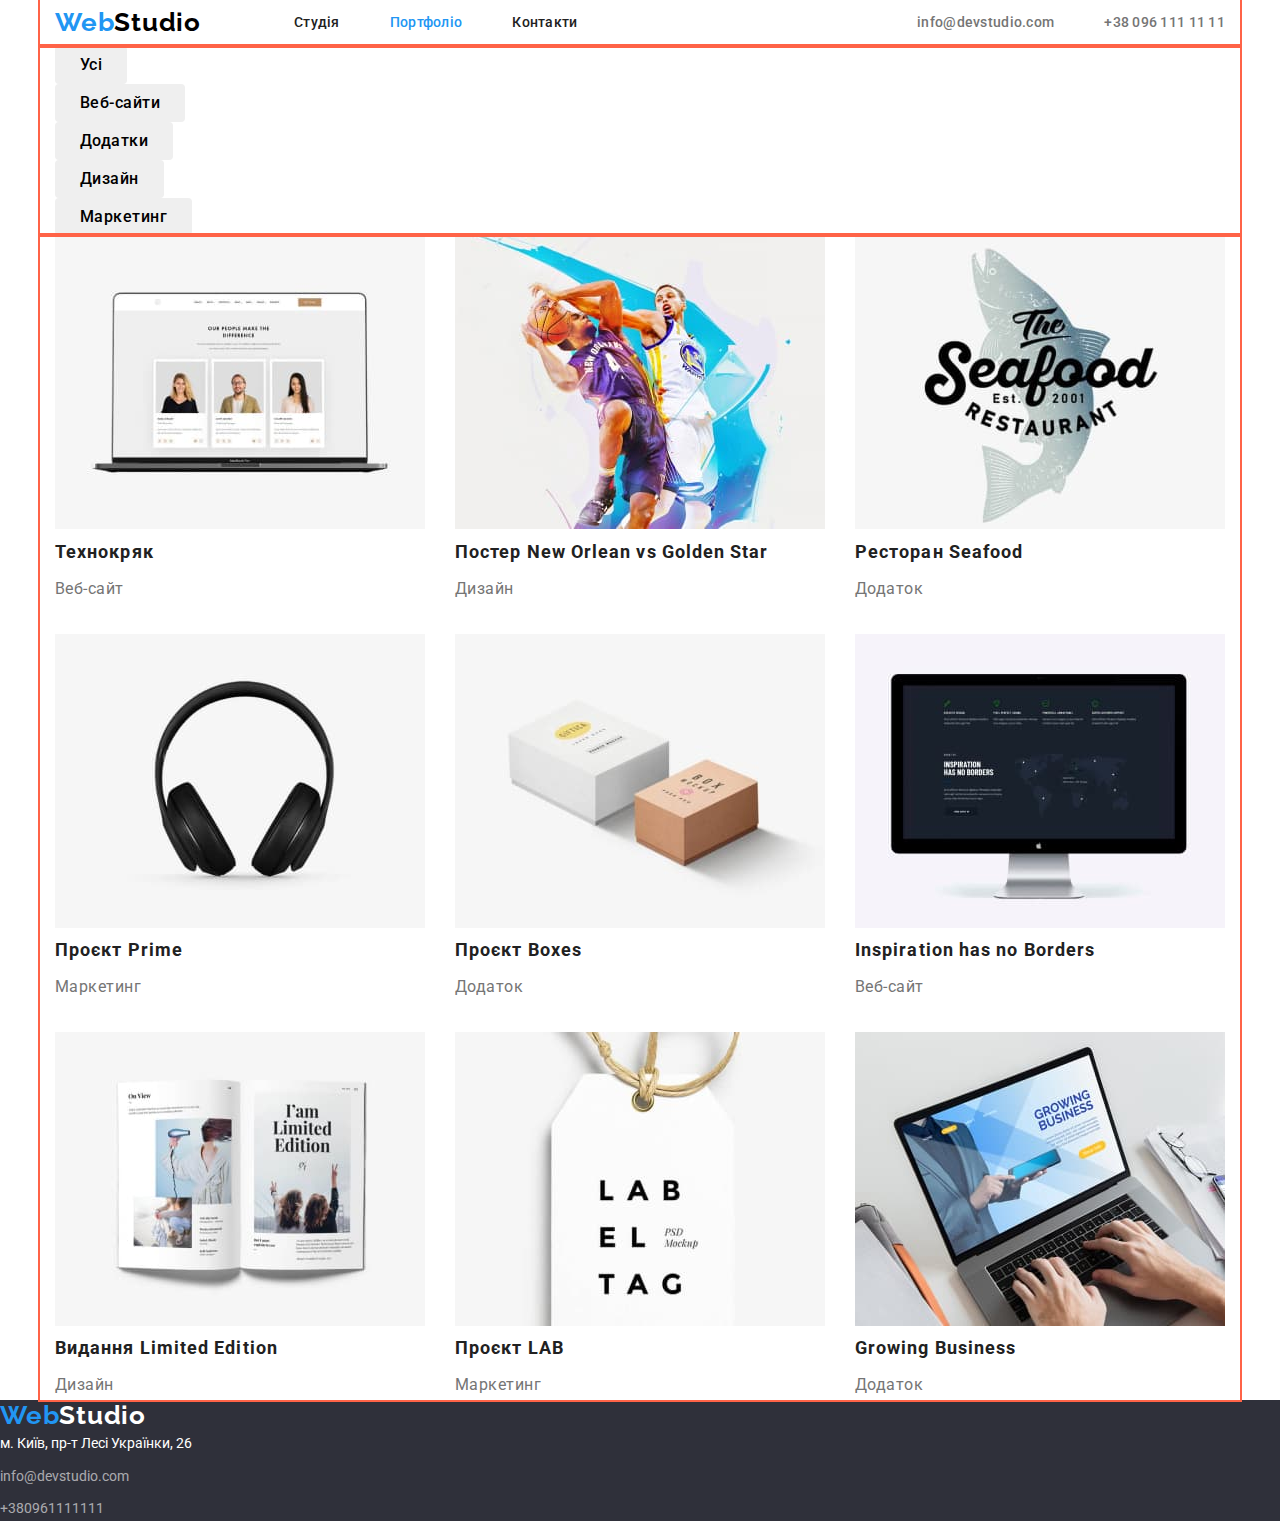
==== commit d7bfc733: "Добавив" ====
--- a/portfolio.html
+++ b/portfolio.html
@@ -19,47 +19,35 @@
   </head>
   <body class="body">
     <!---ШАПКА ПРОФІЛЯ-->
-    <header>
-      <nav>
-        <div class="container">
-          <a class="logo underline link" href="/index.html"
-            >Web<span class="black-logo">Studio</span>
-          </a>
-
-          <ul class="site-nav list">
-            <li>
-              <a href="./index.html" class="site-nav-link underline link"
-                >Студія</a
-              >
-            </li>
-            <li>
-              <a href="" class="site-nav-link current underline link"
-                >Портфоліо</a
-              >
-            </li>
-            <li>
-              <a href="" class="site-nav-link underline link">Контакти</a>
-            </li>
-          </ul>
-        </div>
+    <header class="header">
+      <div class="header-container  container">
+      <nav class="main-nav">
+        <a class="logo underline link" href="/index.html">Web<span class="black-logo">Studio</span>
+        </a>
+        <ul class="site-nav list">
+          <li class="site-nav-item">
+            <a href="./index.html" class="site-nav-link underline link">Студія</a>
+          </li>
+          <li class="site-nav-item">
+            <a href="" class="site-nav-link current underline link">Портфоліо</a>
+          </li>
+          <li class="site-nav-item">
+            <a href="" class="site-nav-link underline link">Контакти</a>
+          </li>
+        </ul>
       </nav>
+    
       <!---ЗАКІНЧЕННЯ ШАПКИ ПРОФІЛЯ-->
       <!---АДРЕСА-->
-      <div class="container">
-        <ul class="contacts list">
-          <li class="contacts-item">
-            <a
-              class="contacts-links underline link"
-              href="malto:info@devstudio.com"
-              >info@devstudio.com
-            </a>
-          </li>
-          <li>
-            <a class="contacts-links underline link" href="tel:+380961111111"
-              >+38 096 111 11 11</a
-            >
-          </li>
-        </ul>
+      <ul class="contacts list">
+        <li class="contacts-item">
+          <a class="contacts-links underline link" href="malto:info@devstudio.com">info@devstudio.com
+          </a>
+        </li>
+        <li class="contacts-item">
+          <a class="contacts-links underline link" href="tel:+380961111111">+38 096 111 11 11</a>
+        </li>
+      </ul>
       </div>
     </header>
     <!---ЗАКІНЧЕННЯ АДРЕСИ-->
@@ -91,7 +79,7 @@
 
         <!--СЕКЦІЯ ПОРТФОЛІО-->
         <div class="container">
-          <ul class="portfolio list">
+          <ul class="portfolio  list">
             <li class="portfolio-card">
               <a class="portfolio-link underline link" href="">
                 <img
--- a/css/styles.css
+++ b/css/styles.css
@@ -41,6 +41,8 @@
   padding-right: 15px;
   margin-left: auto;
   margin-right: auto;
+
+  outline: 2px solid tomato;
 }
 
 .underline {
@@ -73,12 +75,15 @@
 }
 
 /*---------ШАПКА ПРОФІЛЯ--------*/
-.header {
-  display: inline;
-}
-
-.navigation {
-  display: flex;
+
+.header-container{
+  display: flex;
+  align-items: center;
+}
+
+.main-nav{
+  display: flex;
+  align-items: center;
 }
 
 .logo {
@@ -94,10 +99,20 @@
   color: var(--primary-text-color);
 }
 
-.contacts-item {
+.site-nav{
+  display: flex;
+  margin-left: 93px;
+}
+
+.site-nav-item + .site-nav-item{
+  margin-left: 50px;
 }
 
 .site-nav-link {
+  display: block;
+  padding-top: 15px;
+  padding-bottom: 15px;
+
   font-weight: 500;
   font-size: 14px;
   line-height: 1.14;
@@ -117,7 +132,20 @@
   color: var(--accent-text-color);
 }
 
+.contacts{
+  display: flex;
+  margin-left: auto;
+}
+
+.contacts-item + .contacts-item {
+  margin-left: 50px;
+}
+
 .contacts-links {
+  display: block;
+  padding-top: 15px;
+  padding-bottom: 15px;
+
   font-weight: 500;
   font-size: 14px;
   line-height: 1.14;
@@ -319,12 +347,30 @@
 
 /*--------СЕКЦІЯ ПОРТФОЛІО--------*/
 
-.portfolio {
-}
-
-.portfolio-card {
-}
-
+
+
+.portfolio{
+  display: flex;
+  flex-wrap: wrap;
+}
+
+.portfolio-card{
+  margin-right: 30px;
+  margin-bottom: 30px;
+}
+
+.portfolio-card:nth-child(3n){
+  margin-right: 0;
+}
+
+.portfolio-card:nth-last-child(-n + 3){
+  margin-bottom: 0;
+}
+
+
+.portfolio{
+  
+}
 .portfolio-img {
 }
 
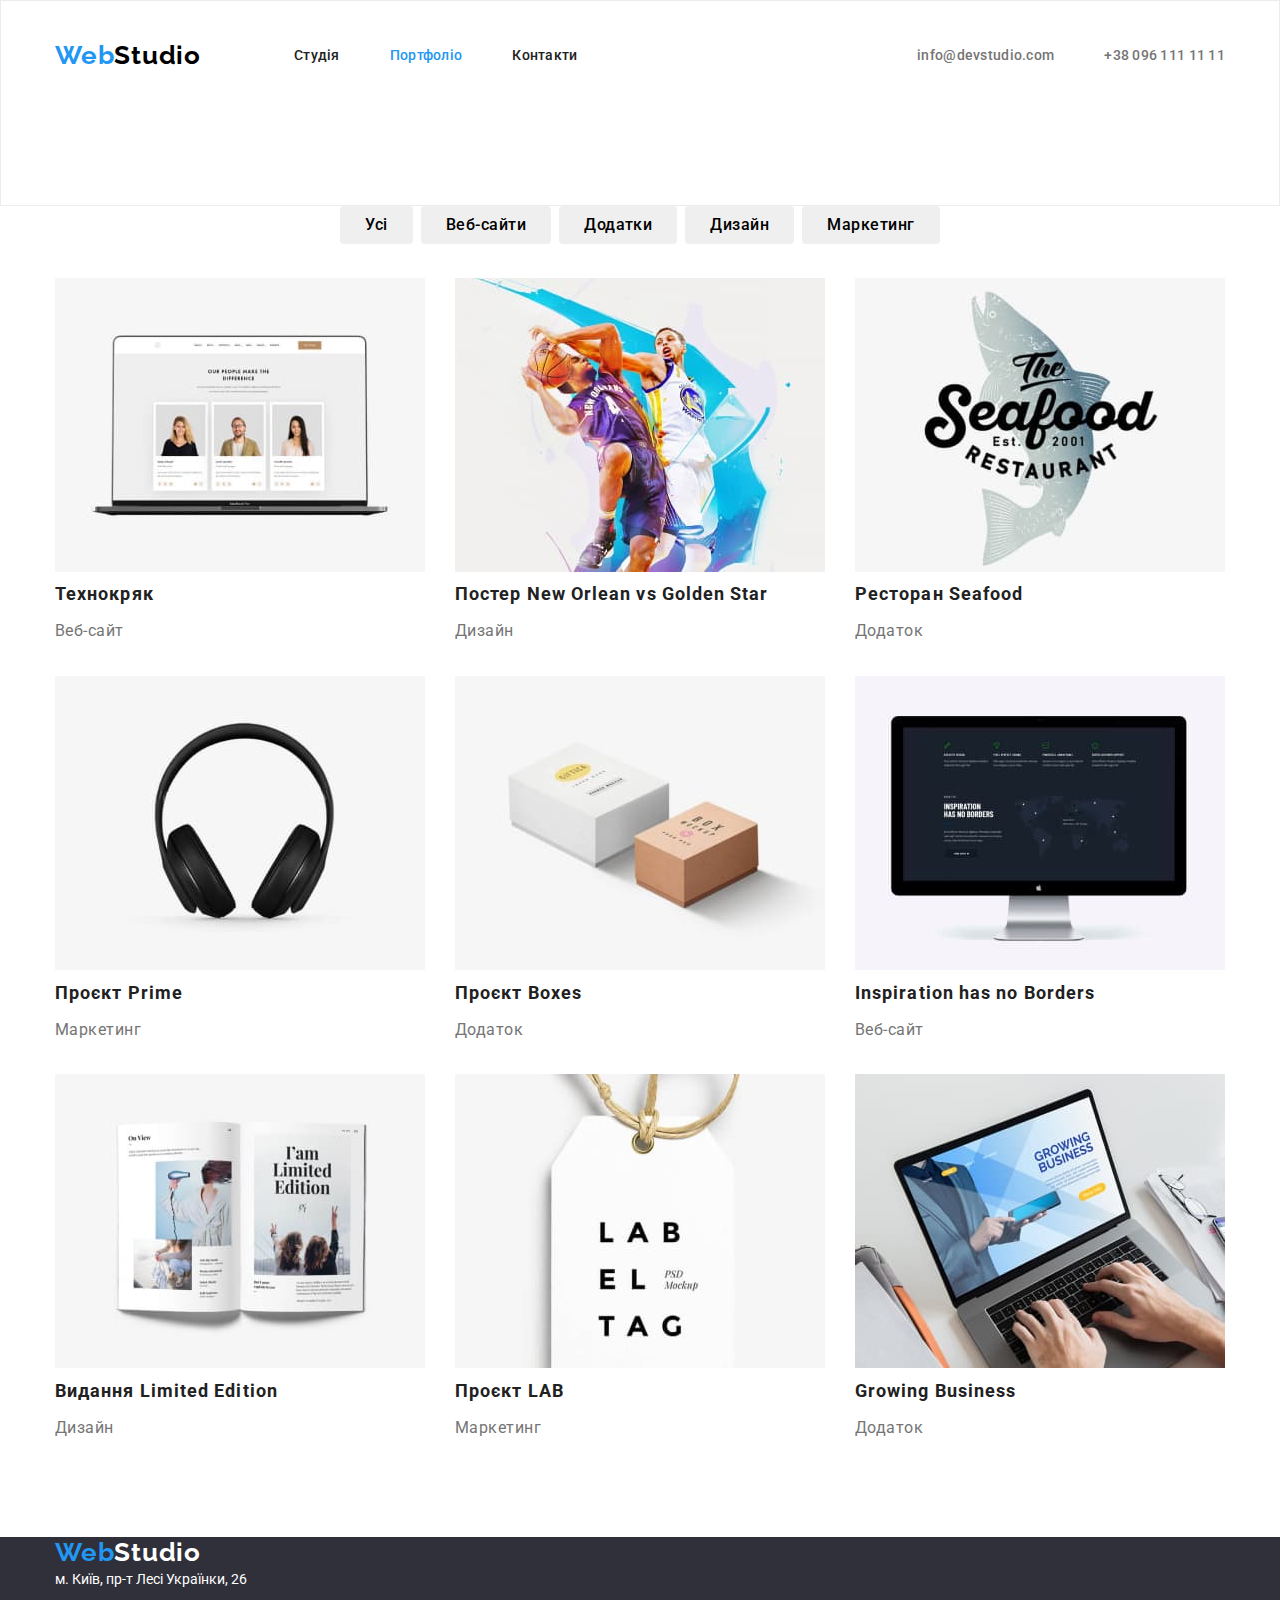
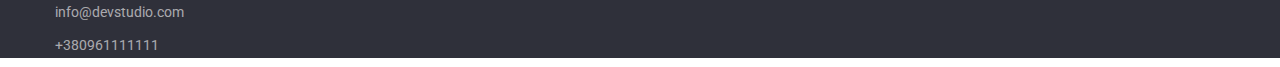
==== commit 8546c968: "container" ====
--- a/portfolio.html
+++ b/portfolio.html
@@ -20,7 +20,7 @@
   <body class="body">
     <!---ШАПКА ПРОФІЛЯ-->
     <header class="header">
-      <div class="header-container  container">
+      <div class="header-container  container section">
       <nav class="main-nav">
         <a class="logo underline link" href="/index.html">Web<span class="black-logo">Studio</span>
         </a>
@@ -53,8 +53,8 @@
     <!---ЗАКІНЧЕННЯ АДРЕСИ-->
     <!--Секція з кнопками -->
     <main>
-      <section class="buttons">
-        <div class="container">
+      <section class="section">
+        <div class="container buttons">
           <h1 class="visually-hidden">Портфоліо</h1>
           <ul class="button-list list">
             <li class="button-title">
@@ -198,6 +198,7 @@
 
     <!--footer-->
     <footer class="footer">
+      <div class="container">
       <a class="logo-footer underline link" href="/index.html"
         >Web<span class="white-logo">Studio</span>
       </a>
@@ -228,6 +229,7 @@
           </li>
         </ul>
       </address>
+      </div>
     </footer>
     <!--КІНЕЦЬ footer-->
   </body>
--- a/css/styles.css
+++ b/css/styles.css
@@ -41,8 +41,6 @@
   padding-right: 15px;
   margin-left: auto;
   margin-right: auto;
-
-  outline: 2px solid tomato;
 }
 
 .underline {
@@ -74,7 +72,17 @@
   overflow: hidden;
 }
 
+.section{
+  padding-bottom: 94px;
+}
+
 /*---------ШАПКА ПРОФІЛЯ--------*/
+.header{
+  padding-top: 32px;
+  padding-bottom: 32px;
+  border: 1px solid #ECECEC;
+}
+
 
 .header-container{
   display: flex;
@@ -178,7 +186,11 @@
 }
 
 .hero-button {
-  width: 217px;
+display: block;
+margin-left: auto;
+margin-right: auto;
+
+  max-width: 217px;
   min-height: 50px;
   padding: 10px 32px;
 
@@ -198,7 +210,7 @@
 }
 
 /*-----------ОСОБЛИВОСТІ----------*/
-.features {
+.features-list {
   display: flex;
   margin: 0;
 }
@@ -226,6 +238,10 @@
 
 .about-list {
   display: flex;
+}
+
+.about-item + .about-item{
+  margin-left: 30px;
 }
 /*--------КОМАНДА ПРАЦІВНИКІВ-----*/
 .heading {
@@ -246,7 +262,12 @@
   display: flex;
 }
 
-.staff-item {
+.staff-item  + .staff-item {
+  margin-left: 30px;
+}
+
+.staff-list-content{
+  margin-top: 30px;
 }
 
 .staff-title {
@@ -322,8 +343,15 @@
   margin-bottom: 9px;
 }
 
-/*-------Секція з кнопками------*/
+/*-------Секція з кнопками PORTFOLIO-----*/
 .buttons {
+  margin-bottom: 34px;
+}
+
+.button-list{
+  display: flex;
+  justify-content: center;
+  gap: 8px;
 }
 
 .button-text {
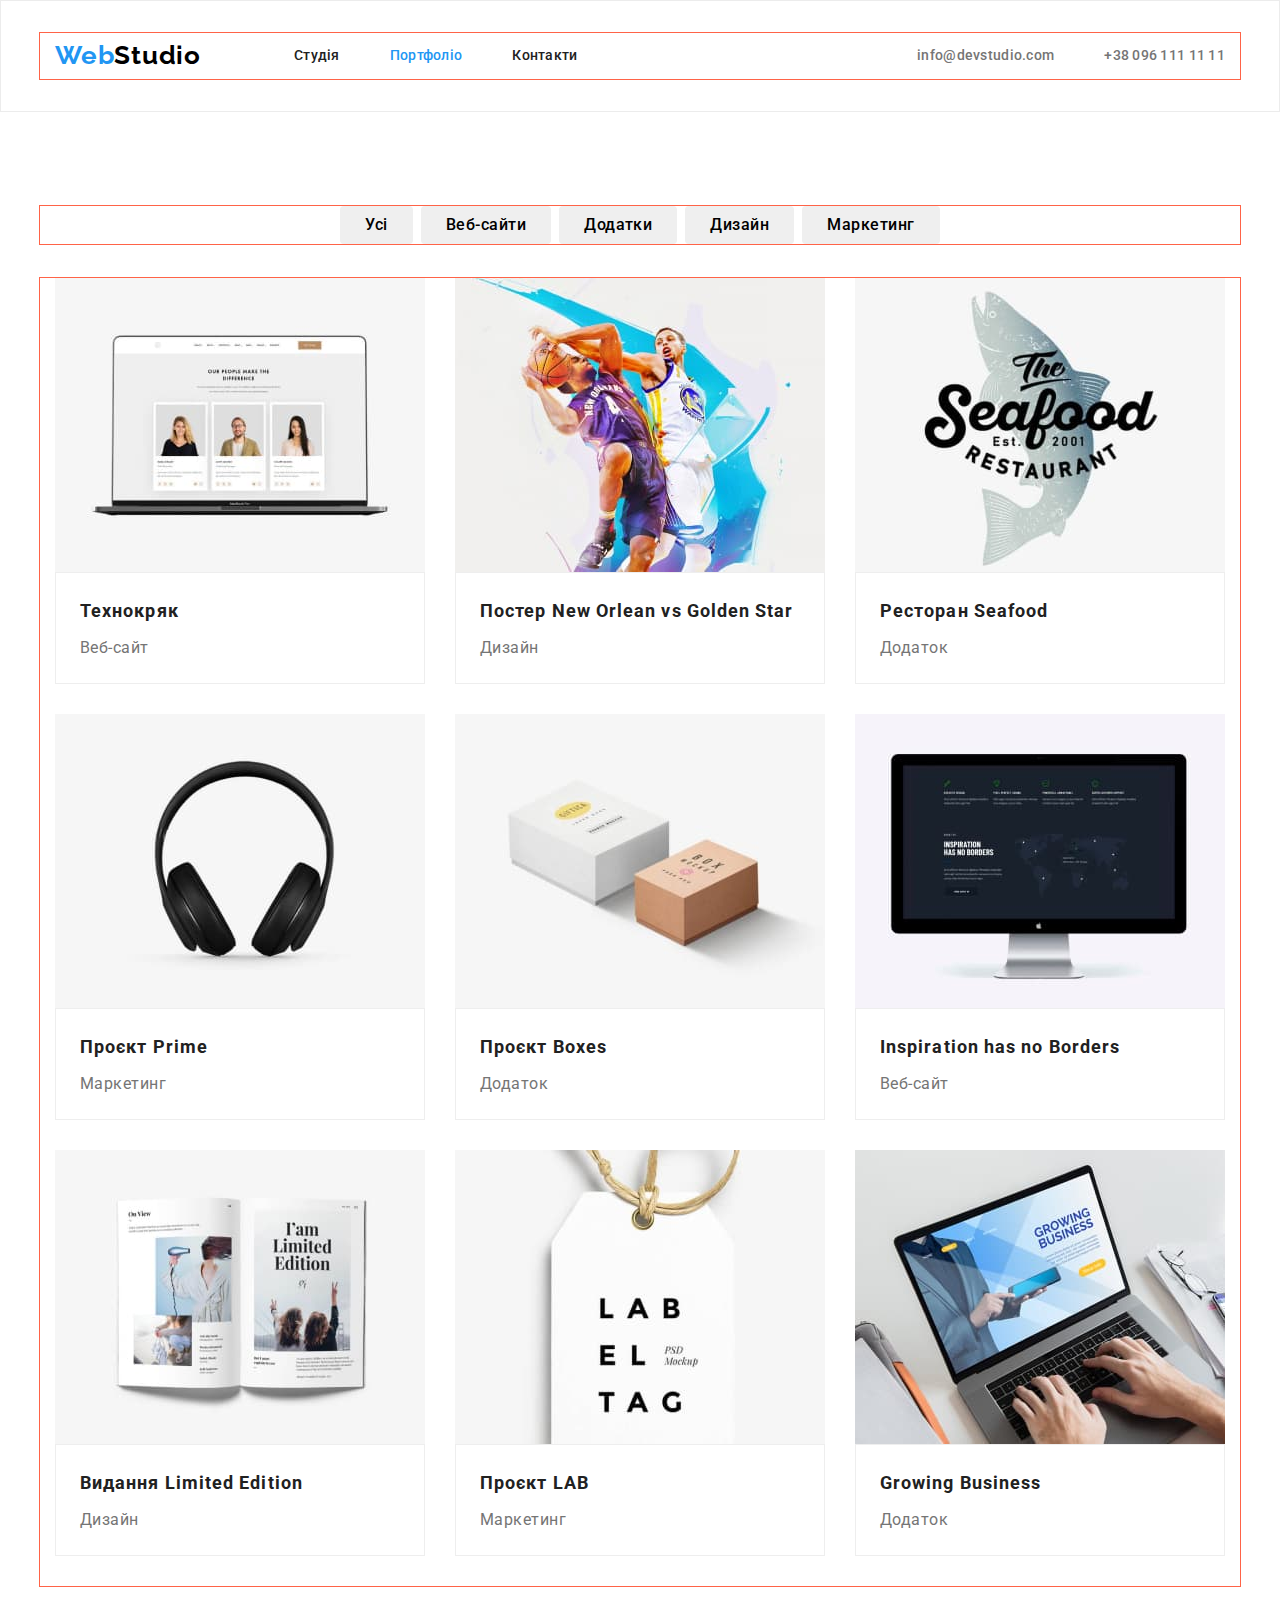
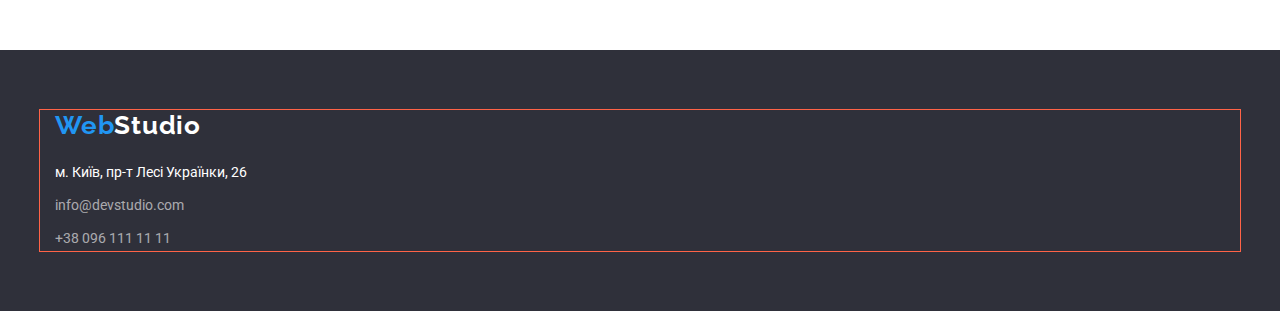
==== commit 32b7452a: "Закінчення flex" ====
--- a/portfolio.html
+++ b/portfolio.html
@@ -20,7 +20,7 @@
   <body class="body">
     <!---ШАПКА ПРОФІЛЯ-->
     <header class="header">
-      <div class="header-container  container section">
+      <div class="header-container  container">
       <nav class="main-nav">
         <a class="logo underline link" href="/index.html">Web<span class="black-logo">Studio</span>
         </a>
@@ -88,8 +88,10 @@
                   alt="Зображений веб-сайт"
                   width="370"
                 />
-                <h2 class="portfolio-title">Технокряк</h2>
-                <p class="portfolio-text">Веб-сайт</p>
+                <div class="card-list">
+                  <h2 class="portfolio-title">Технокряк</h2>
+                  <p class="portfolio-text">Веб-сайт</p>
+                </div>
               </a>
             </li>
             <li class="portfolio-card">
@@ -100,10 +102,12 @@
                   alt="Постер New Orlean vs Golden Star"
                   width="370"
                 />
-                <h2 class="portfolio-title">
-                  Постер New Orlean vs Golden Star
-                </h2>
-                <p class="portfolio-text">Дизайн</p>
+                <div class="card-list">
+                  <h2 class="portfolio-title">
+                    Постер New Orlean vs Golden Star
+                  </h2>
+                  <p class="portfolio-text">Дизайн</p>
+                </div>
               </a>
             </li>
             <li class="portfolio-card">
@@ -114,8 +118,10 @@
                   alt=""
                   width="370"
                 />
-                <h2 class="portfolio-title">Ресторан Seafood</h2>
+                <div class="card-list">
+                  <h2 class="portfolio-title">Ресторан Seafood</h2>
                 <p class="portfolio-text">Додаток</p>
+              </div>
               </a>
             </li>
             <li class="portfolio-card">
@@ -126,8 +132,10 @@
                   alt=""
                   width="370"
                 />
-                <h2 class="portfolio-title">Проєкт Prime</h2>
-                <p class="portfolio-text">Маркетинг</p>
+                <div class="card-list">
+                  <h2 class="portfolio-title">Проєкт Prime</h2>
+                  <p class="portfolio-text">Маркетинг</p>
+                </div>
               </a>
             </li>
             <li class="portfolio-card">
@@ -138,8 +146,10 @@
                   alt=""
                   width="370"
                 />
-                <h2 class="portfolio-title">Проєкт Boxes</h2>
-                <p class="portfolio-text">Додаток</p>
+                <div class="card-list">
+                  <h2 class="portfolio-title">Проєкт Boxes</h2>
+                  <p class="portfolio-text">Додаток</p>
+                </div>
               </a>
             </li>
             <li class="portfolio-card">
@@ -150,8 +160,10 @@
                   alt=""
                   width="370"
                 />
-                <h2 class="portfolio-title">Inspiration has no Borders</h2>
-                <p class="portfolio-text">Веб-сайт</p>
+                <div class="card-list">
+                  <h2 class="portfolio-title">Inspiration has no Borders</h2>
+                  <p class="portfolio-text">Веб-сайт</p>
+                </div>
               </a>
             </li>
             <li class="portfolio-card">
@@ -162,8 +174,10 @@
                   alt=""
                   width="370"
                 />
-                <h2 class="portfolio-title">Видання Limited Edition</h2>
-                <p class="portfolio-text">Дизайн</p>
+                <div class="card-list">
+                  <h2 class="portfolio-title">Видання Limited Edition</h2>
+                  <p class="portfolio-text">Дизайн</p>
+                </div>
               </a>
             </li>
             <li class="portfolio-card">
@@ -174,8 +188,10 @@
                   alt=""
                   width="370"
                 />
-                <h2 class="portfolio-title">Проєкт LAB</h2>
-                <p class="portfolio-text">Маркетинг</p>
+                <div class="card-list">
+                  <h2 class="portfolio-title">Проєкт LAB</h2>
+                  <p class="portfolio-text">Маркетинг</p>
+                </div>
               </a>
             </li>
             <li class="portfolio-card">
@@ -186,8 +202,10 @@
                   alt=""
                   width="370"
                 />
-                <h2 class="portfolio-title">Growing Business</h2>
-                <p class="portfolio-text">Додаток</p>
+                <div class="card-list">
+                  <h2 class="portfolio-title">Growing Business</h2>
+                  <p class="portfolio-text">Додаток</p>
+                </div>
               </a>
             </li>
           </ul>
@@ -222,10 +240,8 @@
           </li>
           <li class="footer-social">
             <a
-              href="tel:+380961111111"
               class="contacts-links-footer underline link"
-              >+380961111111</a
-            >
+              href="tel:+380961111111">+38 096 111 11 11</a>
           </li>
         </ul>
       </address>
--- a/css/styles.css
+++ b/css/styles.css
@@ -41,6 +41,7 @@
   padding-right: 15px;
   margin-left: auto;
   margin-right: auto;
+  outline: 1px solid tomato;
 }
 
 .underline {
@@ -51,8 +52,9 @@
   margin: 0;
   padding: 0;
 }
-current img {
+ img {
   display: block;
+  max-width: 100%;
 }
 .link {
   text-decoration: none;
@@ -74,6 +76,11 @@
 
 .section{
   padding-bottom: 94px;
+  padding-top: 94px;
+}
+
+.section-about{
+  margin-bottom: 94px;
 }
 
 /*---------ШАПКА ПРОФІЛЯ--------*/
@@ -173,6 +180,11 @@
   background: var(--background-color);
 }
 
+.section-hero{
+  padding-top: 200px;
+  padding-bottom: 200px;
+}
+
 .hero-title {
   margin-bottom: 30px;
 
@@ -262,12 +274,18 @@
   display: flex;
 }
 
-.staff-item  + .staff-item {
+.staff-item+.staff-item {
   margin-left: 30px;
+}
+
+.staff-item{
+  box-shadow: 0px 1px 3px rgba(0, 0, 0, 0.12), 0px 1px 1px rgba(0, 0, 0, 0.14), 0px 2px 1px rgba(0, 0, 0, 0.2);
+    border-radius: 0px 0px 4px 4px;
 }
 
 .staff-list-content{
   margin-top: 30px;
+  margin-bottom: 30px;
 }
 
 .staff-title {
@@ -286,24 +304,7 @@
   text-align: center;
   color: var(--primary-gray-color);
 }
-/*----------- ФУТЕР--------*/
-.footer {
-  background: var(--background-color);
-}
-
-.logo-footer {
-  font-family: "Raleway", sans-serif;
-  font-weight: 700;
-  font-size: 26px;
-  line-height: 1.2;
-  letter-spacing: 0.03em;
-  color: var(--accent-text-color);
-  /*display: inline-block;*/
-}
-
-.white-logo {
-  color: var(--primary-white-color);
-}
+
 
 /*--------- АДРЕС------------*/
 .address {
@@ -328,27 +329,15 @@
   color: var(--accent-text-color);
 }
 
-.contacts-links-footer {
-  font-size: 14px;
-  line-height: 1.71;
-  color: rgba(255, 255, 255, 0.6);
-}
-
-.contacts-links-footer:hover,
-.contacts-links-footer:focus {
-  color: var(--accent-text-color);
-}
-
-.footer-social {
-  margin-bottom: 9px;
-}
+
 
 /*-------Секція з кнопками PORTFOLIO-----*/
 .buttons {
-  margin-bottom: 34px;
 }
 
 .button-list{
+margin-bottom: 34px;
+
   display: flex;
   justify-content: center;
   gap: 8px;
@@ -378,28 +367,46 @@
 
 
 .portfolio{
-  display: flex;
-  flex-wrap: wrap;
+padding: 0;
+margin: 0;
+list-style: none;
+
+display: flex;
+flex-wrap: wrap;
+margin-right: -30px;
+margin-bottom: -30px;
 }
 
 .portfolio-card{
-  margin-right: 30px;
-  margin-bottom: 30px;
-}
-
-.portfolio-card:nth-child(3n){
+flex-basis: calc(100% / 3 - 30xp);
+margin-right: 30px;
+margin-bottom: 30px;
+}
+
+.card-list{
+  padding: 20px 24px;
+  border: 1px solid #EEEEEE;
+}
+
+/*.portfolio-card:nth-child(3n){
   margin-right: 0;
 }
 
 .portfolio-card:nth-last-child(-n + 3){
   margin-bottom: 0;
 }
+*/
 
 
 .portfolio{
   
 }
 .portfolio-img {
+}
+
+.portfolio-card{
+  
+
 }
 
 /*---------СЕКЦІЯ ПОРТФОЛІО--------*/
@@ -419,3 +426,64 @@
   letter-spacing: 0.03em;
   color: var(--primary-gray-color);
 }
+
+/*----------- ФУТЕР--------*/
+.footer {
+  padding-top: 60px;
+  padding-bottom: 60px;
+  background: var(--background-color);
+}
+
+.logo-footer {
+  margin-bottom: 20px;
+  display: inline-block;
+  
+  font-family: "Raleway", sans-serif;
+  font-weight: 700;
+  font-size: 26px;
+  line-height: 1.2;
+  letter-spacing: 0.03em;
+  color: var(--accent-text-color);  
+}
+
+.white-logo {
+  color: var(--primary-white-color);
+}
+
+
+/*--------- АДРЕС footer------------*/
+.address {
+  font-style: normal;
+}
+
+.address-list {}
+
+.address-item {
+  margin-bottom: 9px;
+}
+
+.address-link {
+  font-size: 14px;
+  line-height: 1.71;
+  color: var(--primary-white-color);
+}
+
+.address-link:hover,
+.address-link:focus {
+  color: var(--accent-text-color);
+}
+
+.contacts-links-footer {
+  font-size: 14px;
+  line-height: 1.71;
+  color: rgba(255, 255, 255, 0.6);
+}
+
+.contacts-links-footer:hover,
+.contacts-links-footer:focus {
+  color: var(--accent-text-color);
+}
+
+.footer-social:not(:last-child){
+  margin-bottom: 9px;
+}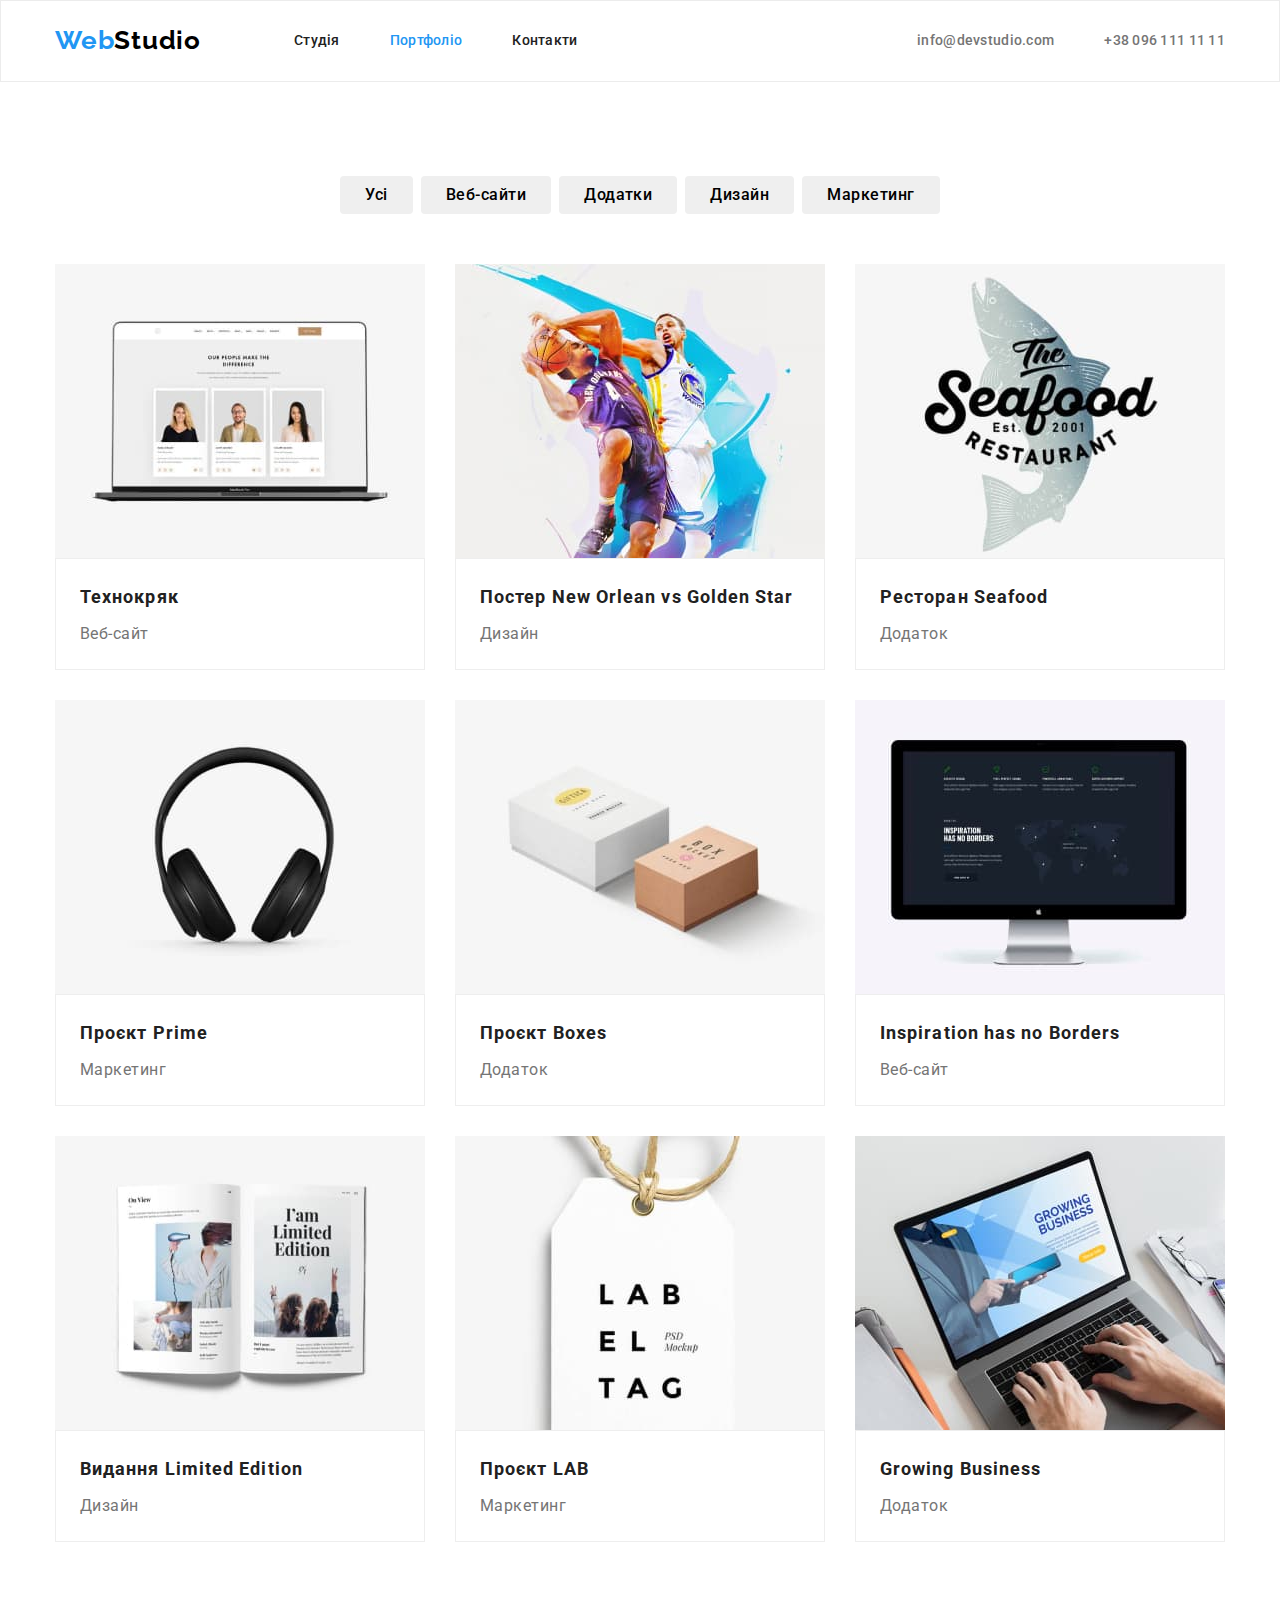
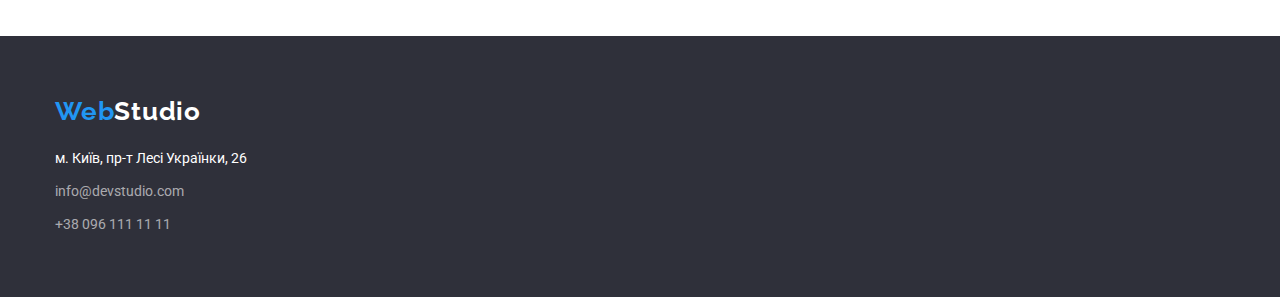
==== commit ff9ca6be: "Виправлення помилок" ====
--- a/portfolio.html
+++ b/portfolio.html
@@ -54,8 +54,7 @@
     <!--Секція з кнопками -->
     <main>
       <section class="section">
-        <div class="container buttons">
-          <h1 class="visually-hidden">Портфоліо</h1>
+                  <h1 class="visually-hidden">Портфоліо</h1>
           <ul class="button-list list">
             <li class="button-title">
               <button class="button-text" type="button">Усі</button>
@@ -73,7 +72,6 @@
               <button class="button-text" type="button">Маркетинг</button>
             </li>
           </ul>
-        </div>
 
         <!--ЗАКІНЧЕННЯ Секції з кнопками -->
 
--- a/css/styles.css
+++ b/css/styles.css
@@ -41,7 +41,6 @@
   padding-right: 15px;
   margin-left: auto;
   margin-right: auto;
-  outline: 1px solid tomato;
 }
 
 .underline {
@@ -55,6 +54,7 @@
  img {
   display: block;
   max-width: 100%;
+  height: auto;
 }
 .link {
   text-decoration: none;
@@ -80,53 +80,51 @@
 }
 
 .section-about{
-  margin-bottom: 94px;
+  padding-top: 0;
 }
 
 /*---------ШАПКА ПРОФІЛЯ--------*/
 .header{
+  border: 1px solid #ECECEC;
+}
+
+
+.header-container{
+  display: flex;
+  align-items: center;
+}
+
+.main-nav{
+  display: flex;
+  align-items: center;
+}
+
+.logo {
+  font-family: "Raleway", sans-serif;
+  font-weight: 700;
+  font-size: 26px;
+  line-height: 1.2;
+  letter-spacing: 0.03em;
+  color: var(--accent-text-color);
+}
+
+.black-logo {
+  color: var(--primary-text-color);
+}
+
+.site-nav{
+  display: flex;
+  margin-left: 93px;
+}
+
+.site-nav-item + .site-nav-item{
+  margin-left: 50px;
+}
+
+.site-nav-link {
+  display: block;
   padding-top: 32px;
   padding-bottom: 32px;
-  border: 1px solid #ECECEC;
-}
-
-
-.header-container{
-  display: flex;
-  align-items: center;
-}
-
-.main-nav{
-  display: flex;
-  align-items: center;
-}
-
-.logo {
-  font-family: "Raleway", sans-serif;
-  font-weight: 700;
-  font-size: 26px;
-  line-height: 1.2;
-  letter-spacing: 0.03em;
-  color: var(--accent-text-color);
-}
-
-.black-logo {
-  color: var(--primary-text-color);
-}
-
-.site-nav{
-  display: flex;
-  margin-left: 93px;
-}
-
-.site-nav-item + .site-nav-item{
-  margin-left: 50px;
-}
-
-.site-nav-link {
-  display: block;
-  padding-top: 15px;
-  padding-bottom: 15px;
 
   font-weight: 500;
   font-size: 14px;
@@ -158,8 +156,8 @@
 
 .contacts-links {
   display: block;
-  padding-top: 15px;
-  padding-bottom: 15px;
+  padding-top: 32px;
+  padding-bottom: 32px;
 
   font-weight: 500;
   font-size: 14px;
@@ -223,6 +221,7 @@
 
 /*-----------ОСОБЛИВОСТІ----------*/
 .features-list {
+  gap: 30px;
   display: flex;
   margin: 0;
 }
@@ -279,14 +278,14 @@
 }
 
 .staff-item{
+  background-color: var(--primary-white-color);
   box-shadow: 0px 1px 3px rgba(0, 0, 0, 0.12), 0px 1px 1px rgba(0, 0, 0, 0.14), 0px 2px 1px rgba(0, 0, 0, 0.2);
     border-radius: 0px 0px 4px 4px;
 }
 
 .staff-list-content{
-  margin-top: 30px;
-  margin-bottom: 30px;
-}
+padding-top: 30px;
+padding-bottom: 30px;}
 
 .staff-title {
   margin-bottom: 10px;
@@ -332,11 +331,10 @@
 
 
 /*-------Секція з кнопками PORTFOLIO-----*/
-.buttons {
-}
+
 
 .button-list{
-margin-bottom: 34px;
+margin-bottom: 50px;
 
   display: flex;
   justify-content: center;
